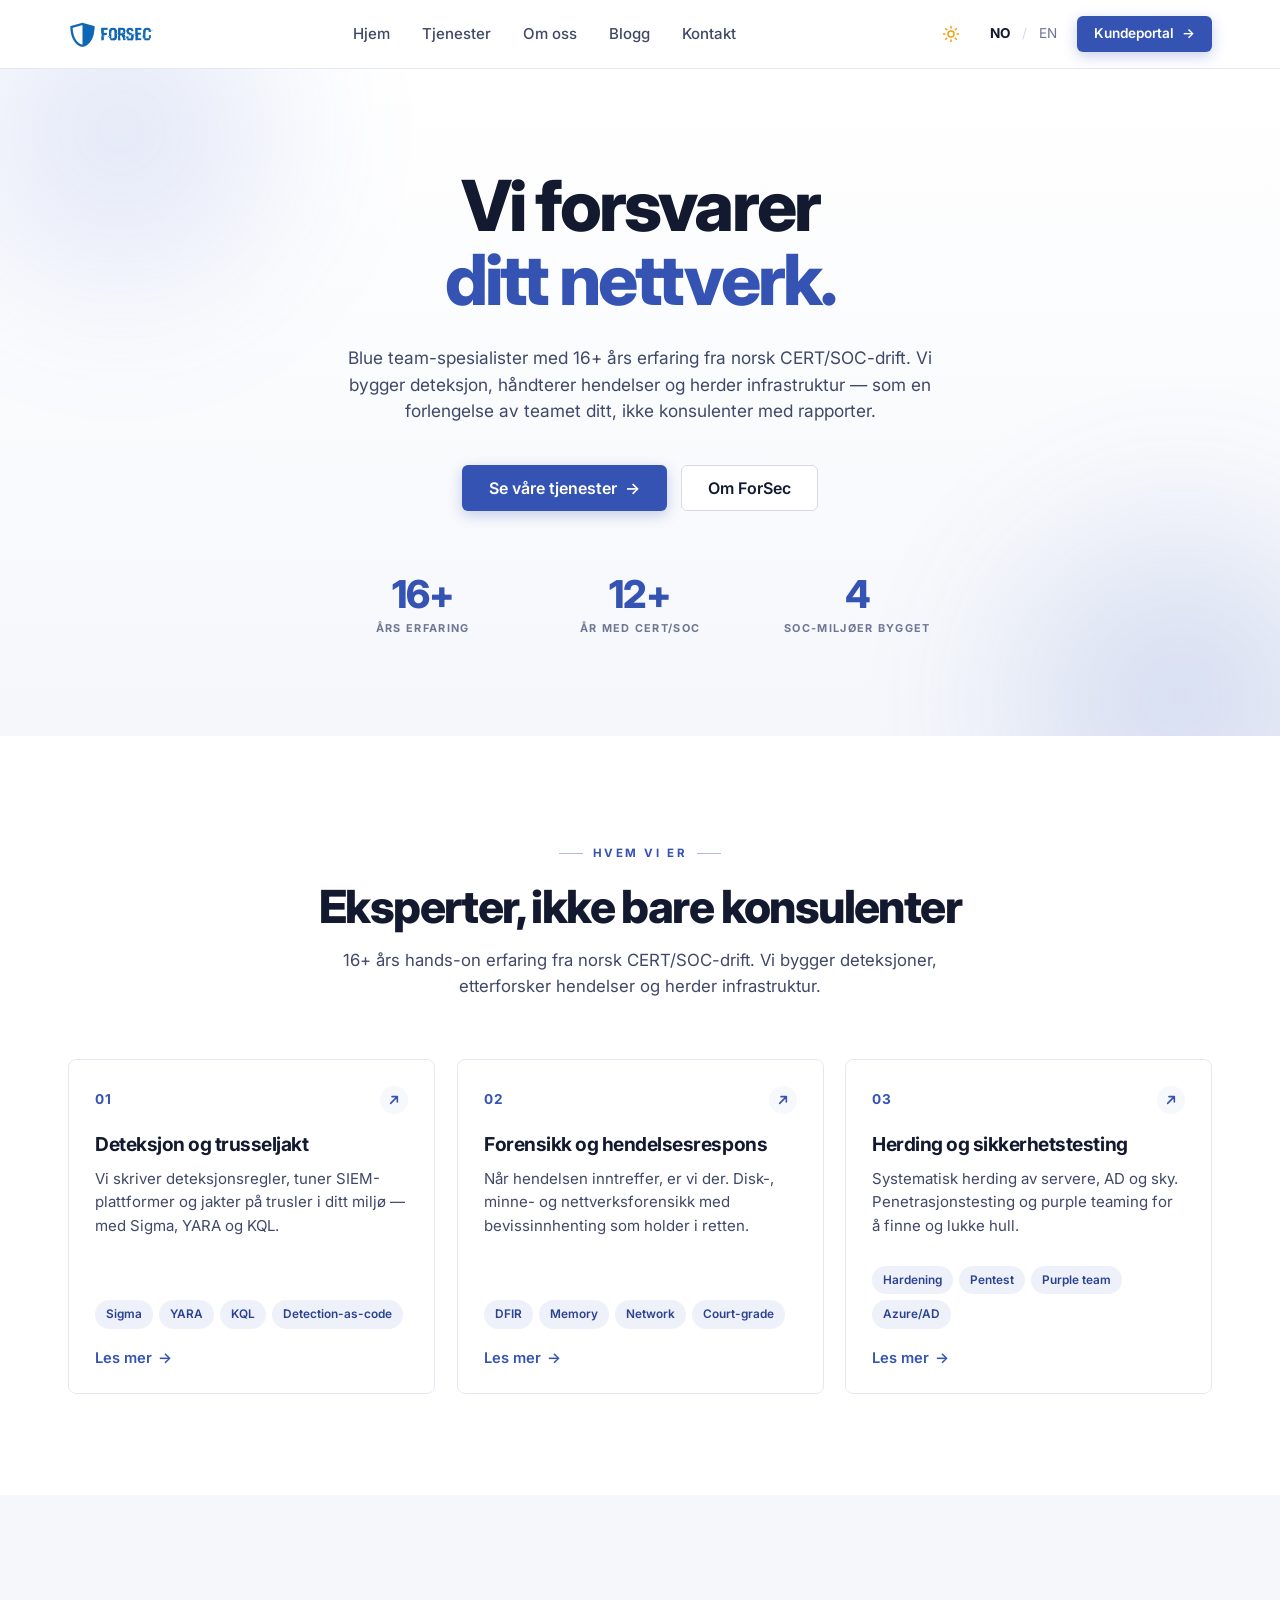
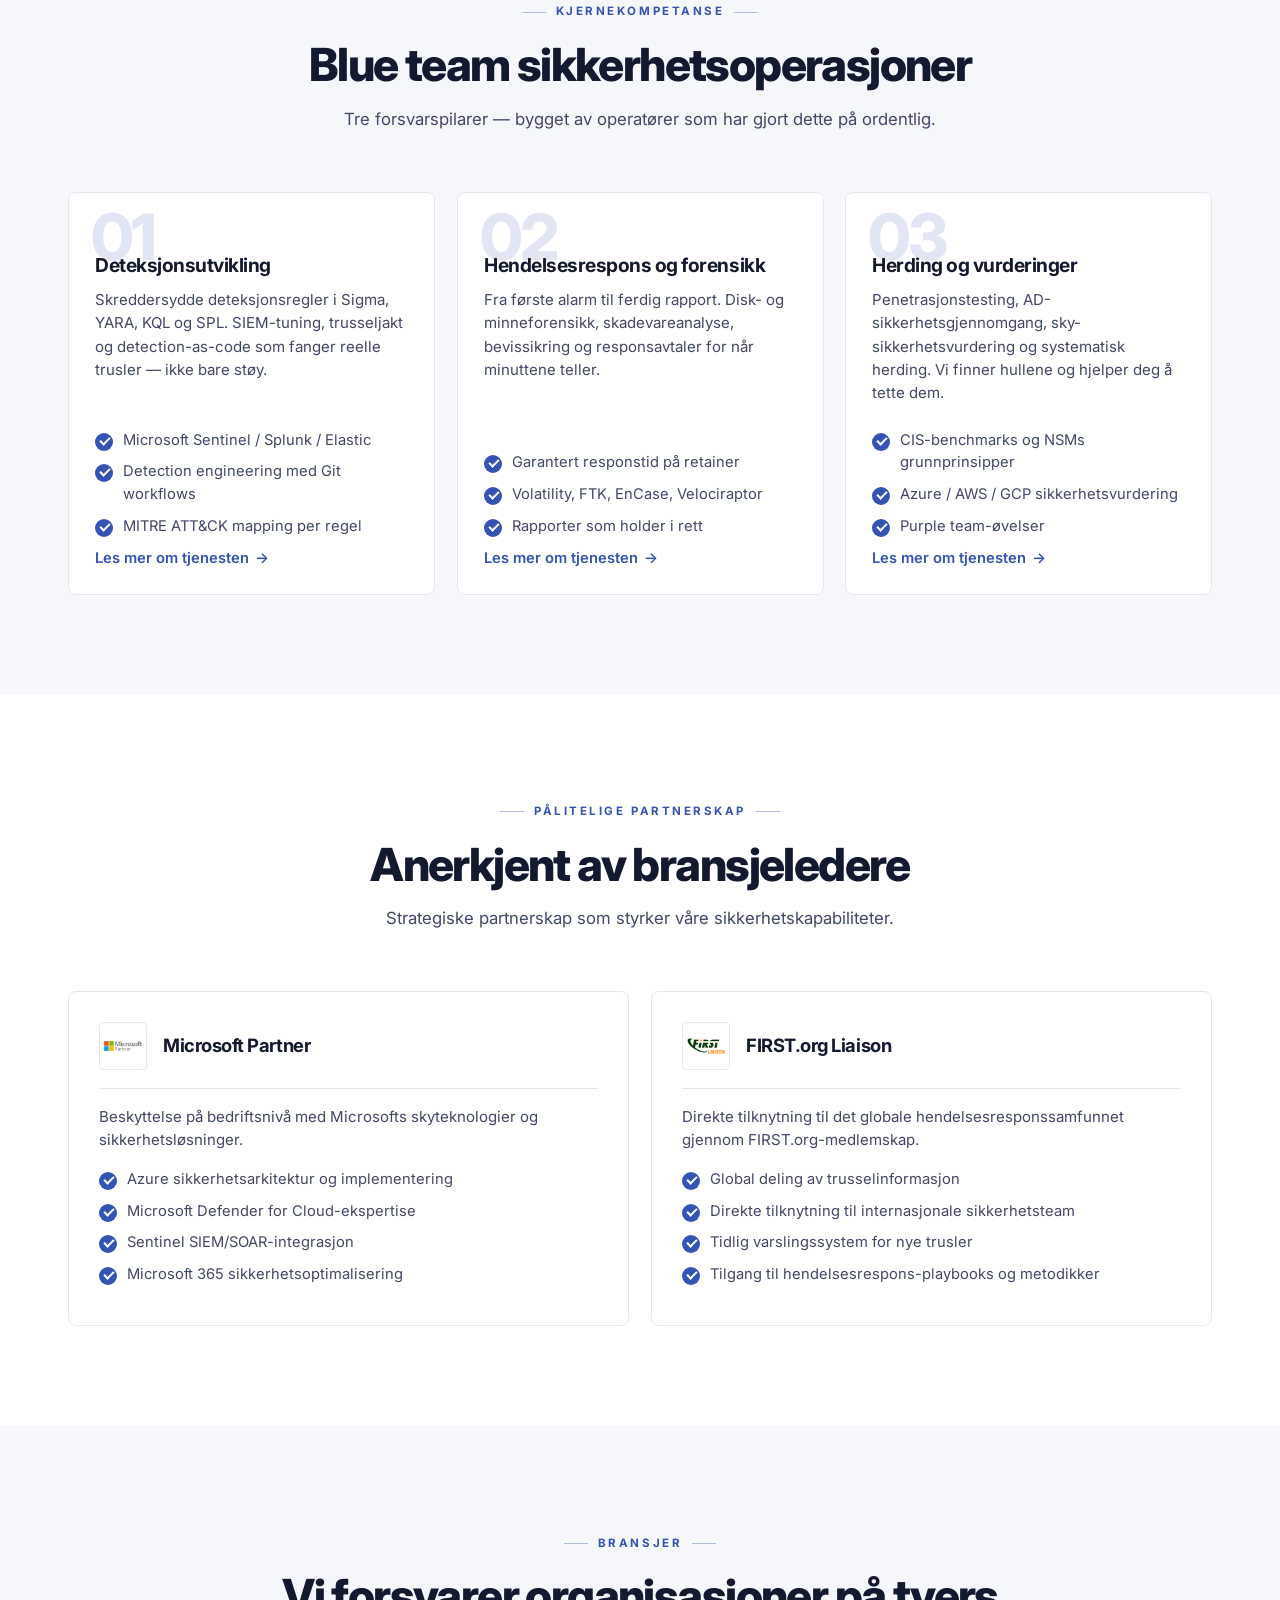
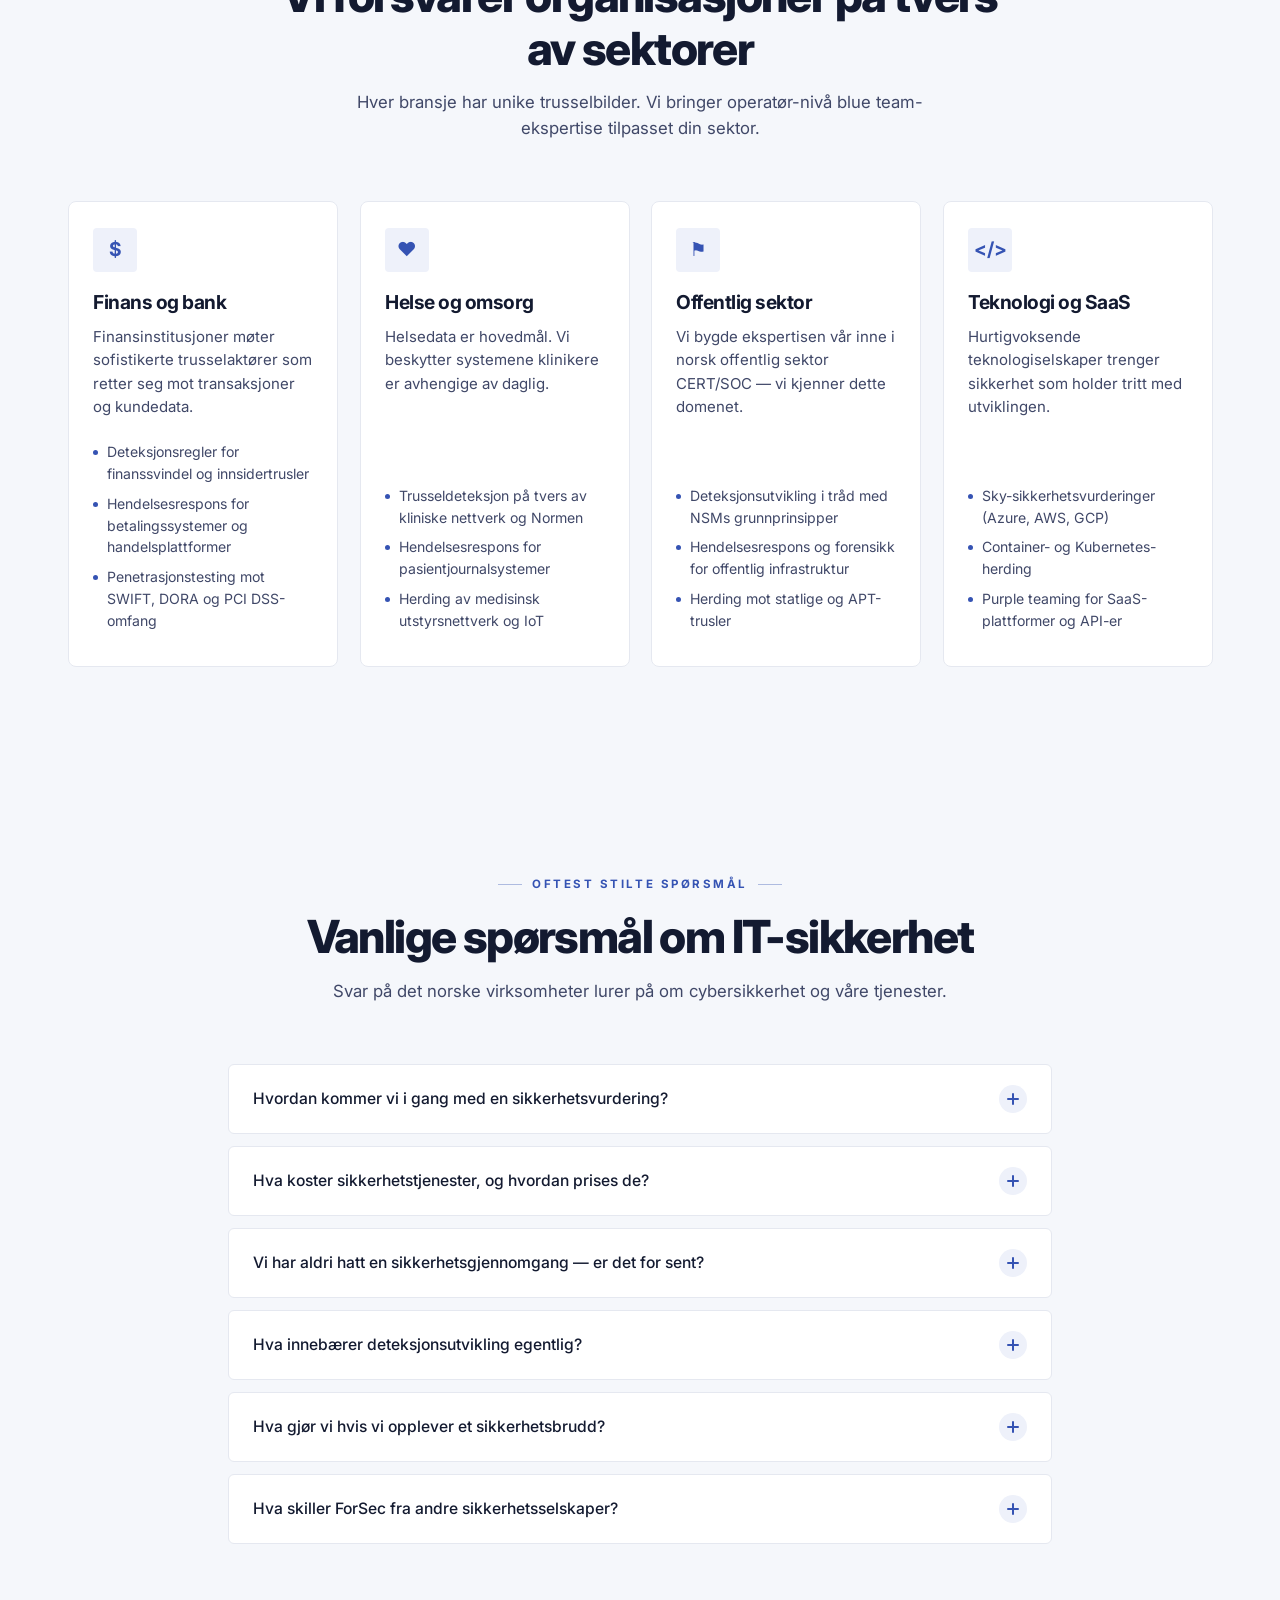
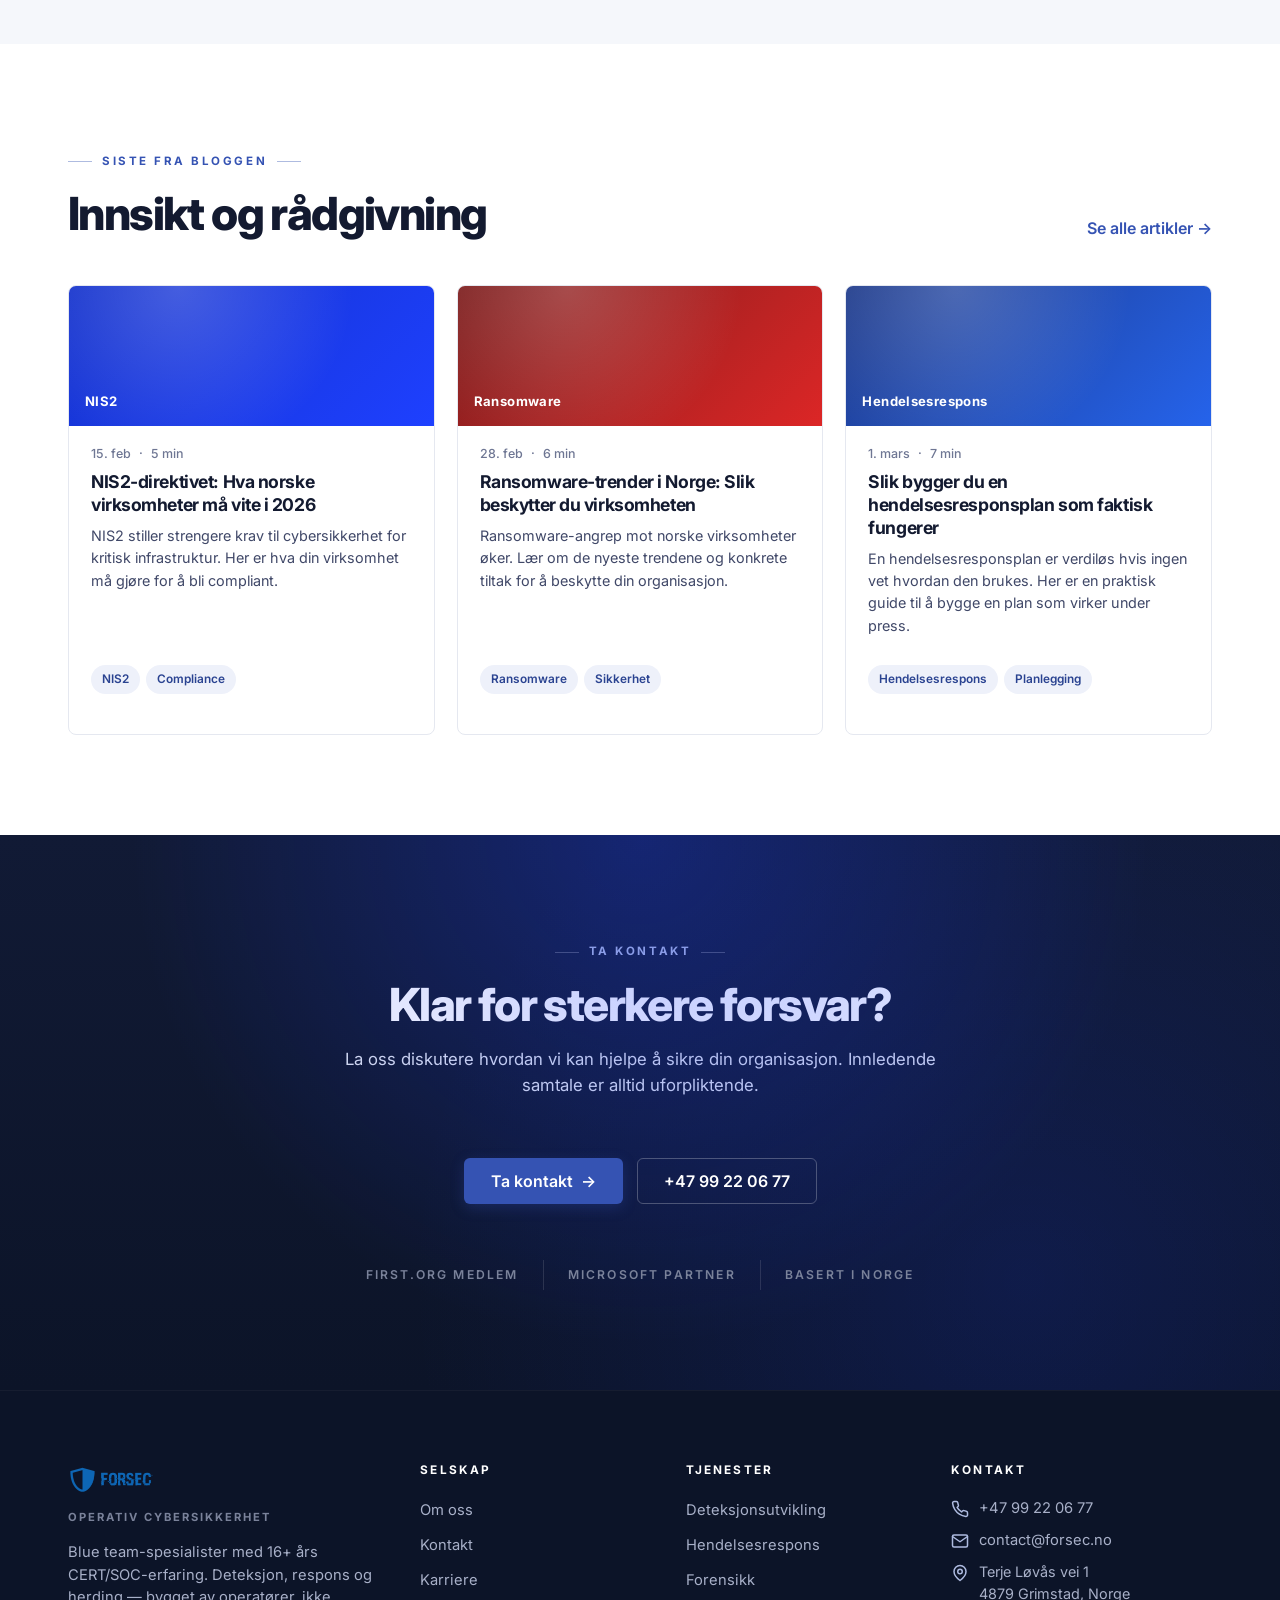
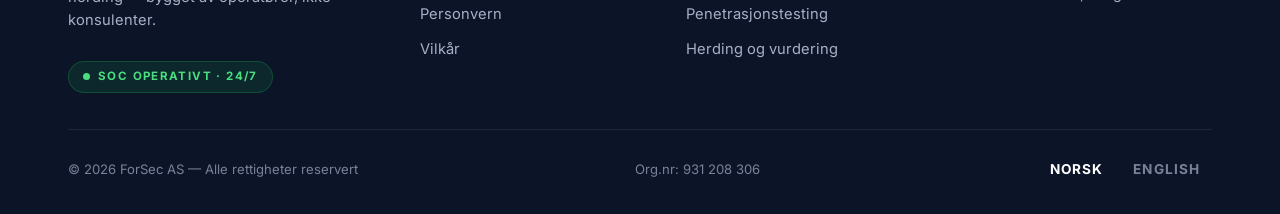
==== index.html @ 59493380 "Add files via upload" ====
<!DOCTYPE html>
<html lang="nb" data-theme="light">
<head>
<meta charset="UTF-8" />
<meta name="viewport" content="width=device-width, initial-scale=1.0" />
<meta name="theme-color" content="#3553b3" />
<meta name="color-scheme" content="light dark" />
<meta name="robots" content="index, follow, max-image-preview:large" />
<meta name="author" content="ForSec AS" />
<meta name="keywords" content="cybersikkerhet, blue team, CERT, SOC, deteksjon, hendelsesrespons, forensikk, pentest, herding, Sigma, YARA, KQL, MITRE ATT&CK, Norge, Grimstad" />
<meta name="description" content="ForSec – Blue team-spesialister i Norge med 16+ års CERT/SOC-erfaring. Deteksjonsutvikling, hendelsesrespons, forensikk, penetrasjonstesting og herding." />

<title>ForSec – Operativ cybersikkerhet</title>

<link rel="canonical" href="https://forsec.no/" />
<link rel="alternate" hreflang="no" href="https://forsec.no/" />
<link rel="alternate" hreflang="en" href="https://forsec.no/?lang=en" />
<link rel="alternate" hreflang="x-default" href="https://forsec.no/" />

<meta property="og:type" content="website" />
<meta property="og:site_name" content="ForSec" />
<meta property="og:url" content="https://forsec.no/" />
<meta property="og:title" content="ForSec – Vi forsvarer dine systemer" />
<meta property="og:description" content="Blue team-spesialister med 16+ års CERT/SOC-erfaring." />
<meta property="og:image" content="https://forsec.no/forsec-logo.png" />
<meta name="twitter:card" content="summary_large_image" />

<link rel="icon" type="image/png" href="favicon.png" />
<link rel="apple-touch-icon" href="favicon.png" />
<link rel="preconnect" href="https://fonts.googleapis.com" />
<link rel="preconnect" href="https://fonts.gstatic.com" crossorigin />
<link href="https://fonts.googleapis.com/css2?family=Inter:wght@400;500;600;700;800&display=swap" rel="stylesheet" />
<link rel="stylesheet" href="styles.css" />

<script type="application/ld+json">
{
  "@context": "https://schema.org",
  "@graph": [
    {"@type":"Organization","@id":"https://forsec.no/#org","name":"ForSec AS","url":"https://forsec.no/","logo":"https://forsec.no/forsec-logo.png","email":"contact@forsec.no","telephone":"+47 99 22 06 77","vatID":"NO931208306","address":{"@type":"PostalAddress","streetAddress":"Terje Løvås vei 1","postalCode":"4879","addressLocality":"Grimstad","addressCountry":"NO"}},
    {"@type":"ProfessionalService","name":"ForSec – Blue team cybersikkerhet","description":"Blue team-spesialister med 16+ års CERT/SOC-erfaring.","areaServed":"NO","telephone":"+47 99 22 06 77"}
  ]
}
</script>
</head>
<body>

<a class="skip-link" href="#main">Hopp til hovedinnhold</a>

<header class="site-header">
  <div class="container header-inner">
    <a class="brand" href="index.html" aria-label="ForSec hjem">
      <img class="brand-logo" src="forsec-logo.png" alt="ForSec" width="120" height="32" fetchpriority="high" />
    </a>
    <nav class="main-nav" aria-label="Hovedmeny" data-i18n-aria-label="aria.nav">
      <a href="index.html"     class="nav-link active" data-i18n="nav.home">Hjem</a>
      <a href="tjenester.html" class="nav-link" data-i18n="nav.services">Tjenester</a>
      <a href="om-oss.html"    class="nav-link" data-i18n="nav.about">Om oss</a>
      <a href="blogg.html"     class="nav-link" data-i18n="nav.blog">Blogg</a>
      <a href="kontakt.html"   class="nav-link" data-i18n="nav.contact">Kontakt</a>
    </nav>
    <div class="header-utils">
      <button class="theme-toggle" id="themeToggle" aria-label="Bytt tema" data-i18n-aria-label="aria.theme">
        <span class="icon-wrap">
          <svg class="icon icon-sun" viewBox="0 0 24 24" fill="none" stroke="currentColor" stroke-width="2" stroke-linecap="round" stroke-linejoin="round" aria-hidden="true"><circle cx="12" cy="12" r="4"/><path d="M12 2v2M12 20v2M4.93 4.93l1.41 1.41M17.66 17.66l1.41 1.41M2 12h2M20 12h2M4.93 19.07l1.41-1.41M17.66 6.34l1.41-1.41"/></svg>
          <svg class="icon icon-moon" viewBox="0 0 24 24" fill="currentColor" aria-hidden="true"><path d="M20 14.5A8 8 0 0 1 9.5 4a8 8 0 1 0 10.5 10.5Z"/></svg>
        </span>
      </button>
      <div class="lang-toggle" role="group" aria-label="Språk" data-i18n-aria-label="aria.lang">
        <button class="lang-btn active" data-lang="no">NO</button>
        <span class="lang-sep">/</span>
        <button class="lang-btn" data-lang="en">EN</button>
      </div>
      <button class="btn btn-primary btn-sm" type="button" data-action="login"><span data-i18n="nav.cta">Kundeportal</span> <span class="arrow" aria-hidden="true">→</span></button>
    </div>
  </div>
</header>

<main id="main">

<section class="hero" id="top" aria-labelledby="hero-title">
  <div class="container hero-inner">
    <h1 class="hero-title" id="hero-title">
      <span data-i18n="hero.title.prefix">Vi forsvarer</span><br/>
      <span class="grad rotator" id="heroRotator" aria-live="polite">dine systemer.</span>
    </h1>
    <p class="hero-lede" data-i18n="hero.lede">Blue team-spesialister med 16+ års erfaring fra norsk CERT/SOC-drift. Vi bygger deteksjon, håndterer hendelser og herder infrastruktur — som en forlengelse av teamet ditt, ikke konsulenter med rapporter.</p>
    <div class="hero-actions">
      <a class="btn btn-primary btn-lg" href="tjenester.html"><span data-i18n="hero.cta1">Se våre tjenester</span> <span class="arrow" aria-hidden="true">→</span></a>
      <a class="btn btn-ghost btn-lg" href="om-oss.html" data-i18n="hero.cta2">Om ForSec</a>
    </div>
    <ul class="hero-stats">
      <li><strong>16+</strong><span data-i18n="hero.stat1">Års erfaring</span></li>
      <li><strong>12+</strong><span data-i18n="hero.stat2">År med CERT/SOC</span></li>
      <li><strong>4</strong><span   data-i18n="hero.stat3">SOC-miljøer bygget</span></li>
    </ul>
  </div>
</section>

<section class="section" id="om" aria-labelledby="who-title">
  <div class="container">
    <div class="section-head">
      <span class="eyebrow" data-i18n="who.eyebrow">Hvem vi er</span>
      <h2 id="who-title" data-i18n="who.title">Eksperter, ikke bare konsulenter</h2>
      <p class="lede" data-i18n="who.lede">16+ års hands-on erfaring fra norsk CERT/SOC-drift. Vi bygger deteksjoner, etterforsker hendelser og herder infrastruktur.</p>
    </div>
    <div class="grid grid-3">
      <article class="card reveal">
        <div class="card-head"><span class="card-num">01</span><span class="card-arrow" aria-hidden="true"><svg width="16" height="16" viewBox="0 0 24 24" fill="none" stroke="currentColor" stroke-width="2.4" stroke-linecap="round" stroke-linejoin="round"><path d="M7 17 17 7M9 7h8v8"/></svg></span></div>
        <h3 data-i18n="who.c1.title">Deteksjon og trusseljakt</h3>
        <p data-i18n="who.c1.body">Vi skriver deteksjonsregler, tuner SIEM-plattformer og jakter på trusler i ditt miljø — med Sigma, YARA og KQL.</p>
        <ul class="chips"><li>Sigma</li><li>YARA</li><li>KQL</li><li data-i18n="who.c1.chip">Detection-as-code</li></ul>
        <a class="card-link" href="blogg.html"><span data-i18n="common.readmore">Les mer</span> <span class="arrow" aria-hidden="true">→</span></a>
      </article>
      <article class="card reveal">
        <div class="card-head"><span class="card-num">02</span><span class="card-arrow" aria-hidden="true"><svg width="16" height="16" viewBox="0 0 24 24" fill="none" stroke="currentColor" stroke-width="2.4" stroke-linecap="round" stroke-linejoin="round"><path d="M7 17 17 7M9 7h8v8"/></svg></span></div>
        <h3 data-i18n="who.c2.title">Forensikk og hendelsesrespons</h3>
        <p data-i18n="who.c2.body">Når hendelsen inntreffer, er vi der. Disk-, minne- og nettverksforensikk med bevissinnhenting som holder i retten.</p>
        <ul class="chips"><li>DFIR</li><li>Memory</li><li>Network</li><li data-i18n="who.c2.chip">Court-grade</li></ul>
        <a class="card-link" href="blogg.html"><span data-i18n="common.readmore">Les mer</span> <span class="arrow" aria-hidden="true">→</span></a>
      </article>
      <article class="card reveal">
        <div class="card-head"><span class="card-num">03</span><span class="card-arrow" aria-hidden="true"><svg width="16" height="16" viewBox="0 0 24 24" fill="none" stroke="currentColor" stroke-width="2.4" stroke-linecap="round" stroke-linejoin="round"><path d="M7 17 17 7M9 7h8v8"/></svg></span></div>
        <h3 data-i18n="who.c3.title">Herding og sikkerhetstesting</h3>
        <p data-i18n="who.c3.body">Systematisk herding av servere, AD og sky. Penetrasjonstesting og purple teaming for å finne og lukke hull.</p>
        <ul class="chips"><li data-i18n="who.c3.chip1">Hardening</li><li>Pentest</li><li data-i18n="who.c3.chip2">Purple team</li><li>Azure/AD</li></ul>
        <a class="card-link" href="blogg.html"><span data-i18n="common.readmore">Les mer</span> <span class="arrow" aria-hidden="true">→</span></a>
      </article>
    </div>
  </div>
</section>

<section class="section section-tint" id="tjenester" aria-labelledby="core-title">
  <div class="container">
    <div class="section-head">
      <span class="eyebrow" data-i18n="core.eyebrow">Kjernekompetanse</span>
      <h2 id="core-title" data-i18n="core.title">Blue team sikkerhetsoperasjoner</h2>
      <p class="lede" data-i18n="core.lede">Tre forsvarspilarer — bygget av operatører som har gjort dette på ordentlig.</p>
    </div>
    <div class="grid grid-3">
      <article class="card pillar reveal">
        <span class="card-num-big" aria-hidden="true">01</span>
        <h3 data-i18n="core.c1.title">Deteksjonsutvikling</h3>
        <p data-i18n="core.c1.body">Skreddersydde deteksjonsregler i Sigma, YARA, KQL og SPL. SIEM-tuning, trusseljakt og detection-as-code som fanger reelle trusler — ikke bare støy.</p>
        <ul class="check-list">
          <li data-i18n="core.c1.l1">Microsoft Sentinel / Splunk / Elastic</li>
          <li data-i18n="core.c1.l2">Detection engineering med Git workflows</li>
          <li data-i18n="core.c1.l3">MITRE ATT&amp;CK mapping per regel</li>
        </ul>
        <a class="card-link" href="tjenester.html"><span data-i18n="common.readmoreSvc">Les mer om tjenesten</span> <span class="arrow" aria-hidden="true">→</span></a>
      </article>
      <article class="card pillar reveal">
        <span class="card-num-big" aria-hidden="true">02</span>
        <h3 data-i18n="core.c2.title">Hendelsesrespons og forensikk</h3>
        <p data-i18n="core.c2.body">Fra første alarm til ferdig rapport. Disk- og minneforensikk, skadevareanalyse, bevissikring og responsavtaler for når minuttene teller.</p>
        <ul class="check-list">
          <li data-i18n="core.c2.l1">Garantert responstid på retainer</li>
          <li data-i18n="core.c2.l2">Volatility, FTK, EnCase, Velociraptor</li>
          <li data-i18n="core.c2.l3">Rapporter som holder i rett</li>
        </ul>
        <a class="card-link" href="tjenester.html"><span data-i18n="common.readmoreSvc">Les mer om tjenesten</span> <span class="arrow" aria-hidden="true">→</span></a>
      </article>
      <article class="card pillar reveal">
        <span class="card-num-big" aria-hidden="true">03</span>
        <h3 data-i18n="core.c3.title">Herding og vurderinger</h3>
        <p data-i18n="core.c3.body">Penetrasjonstesting, AD-sikkerhetsgjennomgang, sky-sikkerhetsvurdering og systematisk herding. Vi finner hullene og hjelper deg å tette dem.</p>
        <ul class="check-list">
          <li data-i18n="core.c3.l1">CIS-benchmarks og NSMs grunnprinsipper</li>
          <li data-i18n="core.c3.l2">Azure / AWS / GCP sikkerhetsvurdering</li>
          <li data-i18n="core.c3.l3">Purple team-øvelser</li>
        </ul>
        <a class="card-link" href="tjenester.html"><span data-i18n="common.readmoreSvc">Les mer om tjenesten</span> <span class="arrow" aria-hidden="true">→</span></a>
      </article>
    </div>
  </div>
</section>

<section class="section" aria-labelledby="partners-title">
  <div class="container">
    <div class="section-head">
      <span class="eyebrow" data-i18n="partners.eyebrow">Pålitelige partnerskap</span>
      <h2 id="partners-title" data-i18n="partners.title">Anerkjent av bransjeledere</h2>
      <p class="lede" data-i18n="partners.lede">Strategiske partnerskap som styrker våre sikkerhetskapabiliteter.</p>
    </div>
    <div class="grid grid-2">
      <article class="partner-card reveal">
        <header class="partner-head">
          <img class="partner-logo" src="microsoft-partner.webp" alt="Microsoft Partner" width="48" height="48" loading="lazy" />
          <h3 data-i18n="partners.p1.title">Microsoft Partner</h3>
        </header>
        <div class="partner-body">
          <p data-i18n="partners.p1.body">Beskyttelse på bedriftsnivå med Microsofts skyteknologier og sikkerhetsløsninger.</p>
          <ul class="check-list">
            <li data-i18n="partners.p1.l1">Azure sikkerhetsarkitektur og implementering</li>
            <li data-i18n="partners.p1.l2">Microsoft Defender for Cloud-ekspertise</li>
            <li data-i18n="partners.p1.l3">Sentinel SIEM/SOAR-integrasjon</li>
            <li data-i18n="partners.p1.l4">Microsoft 365 sikkerhetsoptimalisering</li>
          </ul>
        </div>
      </article>
      <article class="partner-card reveal">
        <header class="partner-head">
          <img class="partner-logo" src="first-org.webp" alt="FIRST.org Liaison" width="48" height="48" loading="lazy" />
          <h3 data-i18n="partners.p2.title">FIRST.org Liaison</h3>
        </header>
        <div class="partner-body">
          <p data-i18n="partners.p2.body">Direkte tilknytning til det globale hendelsesresponssamfunnet gjennom FIRST.org-medlemskap.</p>
          <ul class="check-list">
            <li data-i18n="partners.p2.l1">Global deling av trusselinformasjon</li>
            <li data-i18n="partners.p2.l2">Direkte tilknytning til internasjonale sikkerhetsteam</li>
            <li data-i18n="partners.p2.l3">Tidlig varslingssystem for nye trusler</li>
            <li data-i18n="partners.p2.l4">Tilgang til hendelsesrespons-playbooks og metodikker</li>
          </ul>
        </div>
      </article>
    </div>
  </div>
</section>

<section class="section section-tint" aria-labelledby="ind-title">
  <div class="container">
    <div class="section-head">
      <span class="eyebrow" data-i18n="ind.eyebrow">Bransjer</span>
      <h2 id="ind-title" data-i18n="ind.title">Vi forsvarer organisasjoner på tvers av sektorer</h2>
      <p class="lede" data-i18n="ind.lede">Hver bransje har unike trusselbilder. Vi bringer operatør-nivå blue team-ekspertise tilpasset din sektor.</p>
    </div>
    <div class="grid grid-4">
      <article class="card industry-card reveal">
        <div class="industry-icon" aria-hidden="true">$</div>
        <h3 data-i18n="ind.i1.title">Finans og bank</h3>
        <p data-i18n="ind.i1.body">Finansinstitusjoner møter sofistikerte trusselaktører som retter seg mot transaksjoner og kundedata.</p>
        <ul>
          <li data-i18n="ind.i1.l1">Deteksjonsregler for finanssvindel og innsidertrusler</li>
          <li data-i18n="ind.i1.l2">Hendelsesrespons for betalingssystemer og handelsplattformer</li>
          <li data-i18n="ind.i1.l3">Penetrasjonstesting mot SWIFT, DORA og PCI DSS-omfang</li>
        </ul>
      </article>
      <article class="card industry-card reveal">
        <div class="industry-icon" aria-hidden="true">♥</div>
        <h3 data-i18n="ind.i2.title">Helse og omsorg</h3>
        <p data-i18n="ind.i2.body">Helsedata er hovedmål. Vi beskytter systemene klinikere er avhengige av daglig.</p>
        <ul>
          <li data-i18n="ind.i2.l1">Trusseldeteksjon på tvers av kliniske nettverk og Normen</li>
          <li data-i18n="ind.i2.l2">Hendelsesrespons for pasientjournalsystemer</li>
          <li data-i18n="ind.i2.l3">Herding av medisinsk utstyrsnettverk og IoT</li>
        </ul>
      </article>
      <article class="card industry-card reveal">
        <div class="industry-icon" aria-hidden="true">⚑</div>
        <h3 data-i18n="ind.i3.title">Offentlig sektor</h3>
        <p data-i18n="ind.i3.body">Vi bygde ekspertisen vår inne i norsk offentlig sektor CERT/SOC — vi kjenner dette domenet.</p>
        <ul>
          <li data-i18n="ind.i3.l1">Deteksjonsutvikling i tråd med NSMs grunnprinsipper</li>
          <li data-i18n="ind.i3.l2">Hendelsesrespons og forensikk for offentlig infrastruktur</li>
          <li data-i18n="ind.i3.l3">Herding mot statlige og APT-trusler</li>
        </ul>
      </article>
      <article class="card industry-card reveal">
        <div class="industry-icon" aria-hidden="true">&lt;/&gt;</div>
        <h3 data-i18n="ind.i4.title">Teknologi og SaaS</h3>
        <p data-i18n="ind.i4.body">Hurtigvoksende teknologiselskaper trenger sikkerhet som holder tritt med utviklingen.</p>
        <ul>
          <li data-i18n="ind.i4.l1">Sky-sikkerhetsvurderinger (Azure, AWS, GCP)</li>
          <li data-i18n="ind.i4.l2">Container- og Kubernetes-herding</li>
          <li data-i18n="ind.i4.l3">Purple teaming for SaaS-plattformer og API-er</li>
        </ul>
      </article>
    </div>
  </div>
</section>

<section class="section section-tint" aria-labelledby="faq-title">
  <div class="container container-narrow">
    <div class="section-head">
      <span class="eyebrow" data-i18n="faq.eyebrow">Oftest stilte spørsmål</span>
      <h2 id="faq-title" data-i18n="faq.title">Vanlige spørsmål om IT-sikkerhet</h2>
      <p class="lede" data-i18n="faq.lede">Svar på det norske virksomheter lurer på om cybersikkerhet og våre tjenester.</p>
    </div>
    <div class="faq">
      <details class="faq-item reveal"><summary><span class="faq-q" data-i18n="faq.q1">Hvordan kommer vi i gang med en sikkerhetsvurdering?</span><span class="faq-toggle" aria-hidden="true"></span></summary><div class="faq-body" data-i18n="faq.a1">Vi starter med en kort kartleggingssamtale, definerer scope og leverer en gjennomgang av nåværende sikkerhetstilstand med konkrete tiltak.</div></details>
      <details class="faq-item reveal"><summary><span class="faq-q" data-i18n="faq.q2">Hva koster sikkerhetstjenester, og hvordan prises de?</span><span class="faq-toggle" aria-hidden="true"></span></summary><div class="faq-body" data-i18n="faq.a2">Engangsvurderinger fra 45 000 kr, retainer fra 25 000 kr/mnd. Endelig pris avhenger av miljø og scope.</div></details>
      <details class="faq-item reveal"><summary><span class="faq-q" data-i18n="faq.q3">Vi har aldri hatt en sikkerhetsgjennomgang — er det for sent?</span><span class="faq-toggle" aria-hidden="true"></span></summary><div class="faq-body" data-i18n="faq.a3">Nei. Vi har hjulpet virksomheter i alle modenhetsnivåer. Det viktigste er å starte med en realistisk basislinje.</div></details>
      <details class="faq-item reveal"><summary><span class="faq-q" data-i18n="faq.q4">Hva innebærer deteksjonsutvikling egentlig?</span><span class="faq-toggle" aria-hidden="true"></span></summary><div class="faq-body" data-i18n="faq.a4">Skreddersydde regler i Sigma/YARA/KQL/SPL, MITRE ATT&amp;CK-mapping og kontinuerlig tuning for å redusere falske positiver.</div></details>
      <details class="faq-item reveal"><summary><span class="faq-q" data-i18n="faq.q5">Hva gjør vi hvis vi opplever et sikkerhetsbrudd?</span><span class="faq-toggle" aria-hidden="true"></span></summary><div class="faq-body" data-i18n="faq.a5">Kontakt vakttelefonen. Vi starter triage, isolerer, samler bevis og koordinerer hendelsen til normalisering.</div></details>
      <details class="faq-item reveal"><summary><span class="faq-q" data-i18n="faq.q6">Hva skiller ForSec fra andre sikkerhetsselskaper?</span><span class="faq-toggle" aria-hidden="true"></span></summary><div class="faq-body" data-i18n="faq.a6">Operatører, ikke konsulenter. 16+ års CERT/SOC-erfaring og leveranser som faktisk integreres i ditt team.</div></details>
    </div>
  </div>
</section>

<section class="section" id="blogg" aria-labelledby="blog-title">
  <div class="container">
    <div class="section-head row">
      <div>
        <span class="eyebrow" data-i18n="blog.eyebrow">Siste fra bloggen</span>
        <h2 id="blog-title" data-i18n="blog.title">Innsikt og rådgivning</h2>
      </div>
      <a class="link" href="blogg.html" data-i18n="blog.all">Se alle artikler →</a>
    </div>
    <div class="grid grid-3">
      <article class="blog-card reveal">
        <div class="blog-cover cover-nis2"><span class="tag">NIS2</span></div>
        <div class="blog-body">
          <div class="blog-meta"><span data-i18n="blog.b1.date">15. feb</span><span>·</span><span data-i18n="blog.b1.read">5 min</span></div>
          <h3 data-i18n="blog.b1.title">NIS2-direktivet: Hva norske virksomheter må vite i 2026</h3>
          <p data-i18n="blog.b1.body">NIS2 stiller strengere krav til cybersikkerhet for kritisk infrastruktur. Her er hva din virksomhet må gjøre for å bli compliant.</p>
          <ul class="chips"><li>NIS2</li><li>Compliance</li></ul>
        </div>
      </article>
      <article class="blog-card reveal">
        <div class="blog-cover cover-ransom"><span class="tag">Ransomware</span></div>
        <div class="blog-body">
          <div class="blog-meta"><span data-i18n="blog.b2.date">28. feb</span><span>·</span><span data-i18n="blog.b2.read">6 min</span></div>
          <h3 data-i18n="blog.b2.title">Ransomware-trender i Norge: Slik beskytter du virksomheten</h3>
          <p data-i18n="blog.b2.body">Ransomware-angrep mot norske virksomheter øker. Lær om de nyeste trendene og konkrete tiltak for å beskytte din organisasjon.</p>
          <ul class="chips"><li>Ransomware</li><li data-i18n="blog.b2.tag">Sikkerhet</li></ul>
        </div>
      </article>
      <article class="blog-card reveal">
        <div class="blog-cover cover-incident"><span class="tag" data-i18n="blog.b3.tag">Hendelsesrespons</span></div>
        <div class="blog-body">
          <div class="blog-meta"><span data-i18n="blog.b3.date">1. mars</span><span>·</span><span data-i18n="blog.b3.read">7 min</span></div>
          <h3 data-i18n="blog.b3.title">Slik bygger du en hendelsesresponsplan som faktisk fungerer</h3>
          <p data-i18n="blog.b3.body">En hendelsesresponsplan er verdiløs hvis ingen vet hvordan den brukes. Her er en praktisk guide til å bygge en plan som virker under press.</p>
          <ul class="chips"><li data-i18n="blog.b3.chip1">Hendelsesrespons</li><li data-i18n="blog.b3.chip2">Planlegging</li></ul>
        </div>
      </article>
    </div>
  </div>
</section>

<section class="cta-section" id="kontakt" aria-labelledby="cta-title">
  <div class="container">
    <div class="section-head">
      <span class="eyebrow light" data-i18n="cta.eyebrow">Ta kontakt</span>
      <h2 id="cta-title" class="light" data-i18n="cta.title">Klar for sterkere forsvar?</h2>
      <p class="lede light" data-i18n="cta.lede">La oss diskutere hvordan vi kan hjelpe å sikre din organisasjon. Innledende samtale er alltid uforpliktende.</p>
    </div>
    <div class="cta-actions">
      <a class="btn btn-primary btn-lg" href="kontakt.html"><span data-i18n="cta.btn1">Ta kontakt</span> <span class="arrow" aria-hidden="true">→</span></a>
      <a class="btn btn-outline-light btn-lg" href="tel:+4799220677" aria-label="Ring +47 99 22 06 77">+47 99 22 06 77</a>
    </div>
    <ul class="trust-row">
      <li data-i18n="cta.t1">FIRST.org medlem</li>
      <li data-i18n="cta.t2">Microsoft partner</li>
      <li data-i18n="cta.t3">Basert i Norge</li>
    </ul>
  </div>
</section>

</main>

<footer class="site-footer">
  <div class="container">
    <div class="footer-grid">
      <div class="footer-brand">
        <a class="brand" href="index.html"><img class="brand-logo" src="forsec-logo.png" alt="ForSec" width="120" height="32" /></a>
        <span class="footer-tag" data-i18n="footer.tag">Operativ cybersikkerhet</span>
        <p data-i18n="footer.body">Blue team-spesialister med 16+ års CERT/SOC-erfaring. Deteksjon, respons og herding — bygget av operatører, ikke konsulenter.</p>
        <div class="status-pill"><span class="dot"></span><span data-i18n="footer.status">SOC operativt · 24/7</span></div>
      </div>
      <div class="footer-col">
        <h4 data-i18n="footer.h1">Selskap</h4>
        <ul>
          <li><a href="om-oss.html" data-i18n="footer.about">Om oss</a></li>
          <li><a href="kontakt.html" data-i18n="footer.contact">Kontakt</a></li>
          <li><a href="kontakt.html" data-i18n="footer.career">Karriere</a></li>
          <li><a href="#" data-i18n="footer.privacy">Personvern</a></li>
          <li><a href="#" data-i18n="footer.terms">Vilkår</a></li>
        </ul>
      </div>
      <div class="footer-col">
        <h4 data-i18n="footer.h2">Tjenester</h4>
        <ul>
          <li><a href="tjenester.html" data-i18n="footer.s1">Deteksjonsutvikling</a></li>
          <li><a href="tjenester.html" data-i18n="footer.s2">Hendelsesrespons</a></li>
          <li><a href="tjenester.html" data-i18n="footer.s3">Forensikk</a></li>
          <li><a href="tjenester.html" data-i18n="footer.s4">Penetrasjonstesting</a></li>
          <li><a href="tjenester.html" data-i18n="footer.s5">Herding og vurdering</a></li>
        </ul>
      </div>
      <div class="footer-col">
        <h4 data-i18n="footer.h3">Kontakt</h4>
        <ul class="contact-list">
          <li><span class="ci" aria-hidden="true"><svg viewBox="0 0 24 24" fill="none" stroke="currentColor" stroke-width="2" stroke-linecap="round" stroke-linejoin="round"><path d="M22 16.92v3a2 2 0 0 1-2.18 2 19.79 19.79 0 0 1-8.63-3.07 19.5 19.5 0 0 1-6-6 19.79 19.79 0 0 1-3.07-8.67A2 2 0 0 1 4.11 2h3a2 2 0 0 1 2 1.72 12.84 12.84 0 0 0 .7 2.81 2 2 0 0 1-.45 2.11L8.09 9.91a16 16 0 0 0 6 6l1.27-1.27a2 2 0 0 1 2.11-.45 12.84 12.84 0 0 0 2.81.7A2 2 0 0 1 22 16.92z"/></svg></span><a href="tel:+4799220677">+47 99 22 06 77</a></li>
          <li><span class="ci" aria-hidden="true"><svg viewBox="0 0 24 24" width="18" height="14" fill="none" stroke="currentColor" stroke-width="2" stroke-linecap="round" stroke-linejoin="round"><rect x="2" y="4" width="20" height="16" rx="2"/><path d="m2 6 10 7L22 6"/></svg></span><a href="mailto:contact@forsec.no">contact@forsec.no</a></li>
          <li><span class="ci" aria-hidden="true"><svg viewBox="0 0 24 24" fill="none" stroke="currentColor" stroke-width="2" stroke-linecap="round" stroke-linejoin="round"><path d="M20 10c0 6-8 12-8 12s-8-6-8-12a8 8 0 0 1 16 0z"/><circle cx="12" cy="10" r="3"/></svg></span><span data-i18n="footer.addr">Terje Løvås vei 1<br/>4879 Grimstad, Norge</span></li>
        </ul>
      </div>
    </div>
    <div class="footer-bottom">
      <span data-i18n="footer.copy">© 2026 ForSec AS — Alle rettigheter reservert</span>
      <span data-i18n="footer.orgnr">Org.nr: 931 208 306</span>
      <div class="footer-lang">
        <button class="lang-btn active" data-lang="no" data-i18n="footer.lang.no">NORSK</button>
        <button class="lang-btn" data-lang="en" data-i18n="footer.lang.en">ENGLISH</button>
      </div>
    </div>
  </div>
</footer>

<script src="script.js"></script>
</body>
</html>
---- styles.css ----
/* ============================================================
   ForSec v2 — Modern Royal Blue
   ============================================================ */

:root, [data-theme="light"] {
  --primary:        #3553b3;
  --primary-2:      #3e5fc6;
  --primary-dark:   #2a4391;
  --primary-darker: #1f3271;
  --primary-soft:   #eef1fa;
  --primary-softer: #f6f8fc;
  --primary-mid:    #aebbe0;

  --bg:             #ffffff;
  --bg-tint:        #f5f7fb;
  --bg-elevated:    #ffffff;
  --bg-dark:        #111a35;
  --bg-darker:      #0c1428;

  --text:           #131a30;
  --text-2:         #404868;
  --text-muted:     #6e7693;
  --text-faint:     #9aa1b8;
  --text-on-dark:   #dee3f0;
  --text-on-dark-2: #a8b0c8;
  --text-on-dark-3: #7a829a;

  --border:         #e5e8f0;
  --border-strong:  #d6dae6;
  --border-dark:    rgba(255,255,255,.08);

  --success:        #2e7d52;
  --warning:        #c47e1a;
  --danger:         #b73c3c;

  --shadow-xs: 0 1px 2px rgba(19,26,48,.04);
  --shadow-sm: 0 2px 6px rgba(19,26,48,.05);
  --shadow:    0 4px 14px rgba(19,26,48,.06), 0 2px 4px rgba(19,26,48,.04);
  --shadow-md: 0 8px 24px rgba(19,26,48,.08), 0 3px 8px rgba(19,26,48,.05);
  --shadow-lg: 0 18px 44px rgba(53,83,179,.14), 0 6px 16px rgba(19,26,48,.08);
  --shadow-blue: 0 4px 14px rgba(53,83,179,.28);

  --r-sm: 4px;
  --r:    6px;
  --r-lg: 8px;
  --r-xl: 12px;

  --container: 1200px;
  --ease: cubic-bezier(.22,.61,.36,1);
  --t-fast: .18s var(--ease);
  --t-med:  .35s var(--ease);
}

[data-theme="dark"] {
  --primary:       #6b86d9;
  --primary-dark:  #4d6cc4;
  --primary-mid:   #7b93de;
  --bg:            #0c1428;
  --bg-tint:       #111a35;
  --bg-elevated:   #15203f;
  --bg-dark:       #070c1d;
  --bg-darker:     #050917;
  --text:          #eef1fa;
  --text-2:        #c4cce0;
  --text-muted:    #8a92ad;
  --text-faint:    #6a7290;
  --border:        #1e2747;
  --border-strong: #2a345b;
  --primary-soft:  rgba(53,83,179,.18);
  --primary-softer:rgba(53,83,179,.08);
  --shadow-xs: 0 1px 2px rgba(0,0,0,.4);
  --shadow:    0 4px 16px rgba(0,0,0,.4);
  --shadow-md: 0 10px 30px rgba(0,0,0,.5);
  --shadow-lg: 0 24px 60px rgba(53,83,179,.35);
}

* { box-sizing: border-box; }
html { scroll-behavior: smooth; }
body {
  margin: 0;
  font-family: "Inter", system-ui, -apple-system, "Segoe UI", Roboto, sans-serif;
  font-size: 16px;
  background: var(--bg);
  color: var(--text);
  line-height: 1.55;
  -webkit-font-smoothing: antialiased;
  -moz-osx-font-smoothing: grayscale;
  transition: background-color .3s ease, color .3s ease;
}
@supports (font-variation-settings: normal) {
  body { font-family: "Inter Variable", "Inter", system-ui, sans-serif; }
}
img, svg { display: block; max-width: 100%; }
a { color: var(--text); text-decoration: none; }
ul { padding: 0; margin: 0; list-style: none; }
p  { margin: 0 0 1em; color: var(--text-2); }
h1,h2,h3,h4 { margin: 0; font-weight: 700; color: var(--text); letter-spacing: -0.025em; font-family: inherit; }
h1 { font-size: clamp(2.6rem, 5.6vw, 4.4rem); line-height: 1.05; letter-spacing: -0.04em; font-weight: 800; }
h2 { font-size: clamp(1.95rem, 3.6vw, 2.85rem); line-height: 1.15; letter-spacing: -0.035em; font-weight: 800; }
h3 { font-size: 1.2rem; line-height: 1.3; font-weight: 700; }
h4 { font-size: .9rem; line-height: 1.3; font-weight: 600; }
.grad { color: var(--primary); }

.container { width: 100%; max-width: var(--container); margin: 0 auto; padding: 0 28px; }
.container-narrow { max-width: 880px; }

.skip-link {
  position: absolute; left: 16px; top: -100px; z-index: 100;
  background: #fff; color: var(--text);
  padding: 10px 16px; border-radius: var(--r);
  border: 1px solid var(--border-strong);
  font-weight: 600; transition: top .2s ease;
}
.skip-link:focus { top: 16px; outline: 2px solid var(--primary); outline-offset: 2px; }

/* ---------- Header ---------- */
.site-header {
  position: sticky; top: 0; z-index: 50;
  background: rgba(255,255,255,.85);
  border-bottom: 1px solid var(--border);
  -webkit-backdrop-filter: blur(18px) saturate(180%);
          backdrop-filter: blur(18px) saturate(180%);
}
[data-theme="dark"] .site-header { background: rgba(10,17,40,.82); }
.header-inner { display: flex; align-items: center; justify-content: space-between; gap: 32px; min-height: 68px; }

.brand { display: inline-flex; align-items: center; gap: 10px; color: var(--text); font-weight: 800; }
.brand-logo { height: 32px; width: auto; object-fit: contain; transition: transform .3s var(--ease); }
.brand:hover .brand-logo { transform: scale(1.06); }

.main-nav { display: flex; gap: 4px; }
.nav-link {
  position: relative;
  color: var(--text-2); font-weight: 500; font-size: .94rem;
  padding: 10px 14px;
  transition: color var(--t-fast);
}
.nav-link::after {
  content: ''; position: absolute;
  left: 14px; right: 14px; bottom: 4px;
  height: 2px; background: var(--primary);
  transform: scaleX(0); transform-origin: left;
  transition: transform .25s var(--ease);
  border-radius: 2px;
}
.nav-link:hover { color: var(--primary); }
.nav-link:hover::after { transform: scaleX(.6); }
.nav-link.active { color: var(--primary); font-weight: 600; }
.nav-link.active::after { transform: scaleX(1); }

.header-utils { display: flex; align-items: center; gap: 10px; }

.theme-toggle {
  display: inline-flex; align-items: center; justify-content: center;
  width: 38px; height: 38px;
  background: transparent; border: 0; padding: 0;
  color: var(--text-2); cursor: pointer;
  border-radius: var(--r-sm);
  transition: background-color var(--t-fast), color var(--t-fast);
}
.theme-toggle:hover { background: var(--primary-softer); color: var(--primary); }
[data-theme="dark"] .theme-toggle:hover { background: rgba(255,255,255,.06); }
.theme-toggle .icon-wrap { position: relative; width: 18px; height: 18px; }
.theme-toggle .icon { position: absolute; inset: 0; width: 18px; height: 18px; transition: opacity .3s, transform .4s var(--ease); }
.theme-toggle .icon-sun  { color: #f59e0b; opacity: 1; transform: rotate(0) scale(1); }
.theme-toggle .icon-moon { color: #a5b4fc; opacity: 0; transform: rotate(-90deg) scale(.4); }
[data-theme="dark"] .theme-toggle .icon-sun  { opacity: 0; transform: rotate(90deg) scale(.4); }
[data-theme="dark"] .theme-toggle .icon-moon { opacity: 1; transform: rotate(0) scale(1); }

.lang-toggle { display: inline-flex; align-items: center; gap: 2px; padding: 0 2px; font-size: .85rem; color: var(--text-muted); }
.lang-btn { background: transparent; border: 0; color: var(--text-muted); cursor: pointer; padding: 6px 8px; min-height: 36px; min-width: 28px; font-weight: 600; font: inherit; font-size: .85rem; transition: color var(--t-fast); }
.lang-btn:hover { color: var(--primary); }
.lang-btn.active { color: var(--text); font-weight: 700; }
.lang-sep { color: var(--border-strong); padding: 0 2px; }

/* ---------- Buttons ---------- */
.btn {
  display: inline-flex; align-items: center; justify-content: center; gap: 8px;
  padding: 11px 20px;
  border-radius: var(--r);
  font-weight: 600; font-size: .94rem;
  font-family: inherit;
  border: 1px solid transparent;
  cursor: pointer; line-height: 1; text-decoration: none;
  position: relative; overflow: hidden; isolation: isolate;
  transition: transform var(--t-fast), box-shadow var(--t-fast), background var(--t-fast), color var(--t-fast), border-color var(--t-fast);
}
.btn-sm { padding: 8px 16px; font-size: .85rem; min-height: 36px; }
.btn-lg { padding: 14px 26px; font-size: 1rem; }
.btn-primary {
  background: var(--primary);
  color: #fff;
  box-shadow: var(--shadow-blue);
}
.btn-primary:hover { background: var(--primary-dark); transform: translateY(-1px); box-shadow: 0 10px 26px rgba(30,64,255,.45); }
.btn-primary:active { transform: translateY(0); }
.btn-ghost {
  background: #fff; color: var(--text);
  border: 1px solid var(--border-strong);
}
.btn-ghost:hover { background: var(--primary-softer); border-color: var(--primary); color: var(--primary); transform: translateY(-1px); }
[data-theme="dark"] .btn-ghost { background: var(--bg-elevated); color: var(--text); }
.btn-outline-light { background: transparent; color: #fff; border-color: rgba(255,255,255,.25); }
.btn-outline-light:hover { background: rgba(255,255,255,.10); border-color: rgba(255,255,255,.45); transform: translateY(-1px); }
.btn .arrow { transition: transform var(--t-fast); }
.btn:hover .arrow { transform: translateX(3px); }

/* ---------- Hero (floating orbs, matches main site) ---------- */
.hero {
  position: relative;
  padding: 100px 0 100px;
  overflow: hidden;
  text-align: center;
  background: linear-gradient(180deg, #ffffff 0%, var(--bg-tint) 100%);
  transition: background .45s ease;
}
.hero::before, .hero::after {
  content: ''; position: absolute; border-radius: 50%; pointer-events: none;
  filter: blur(60px); opacity: .22;
}
.hero::before { width: 480px; height: 480px; top: -180px; left: -120px; background: radial-gradient(circle, #6b86d9, transparent 70%); animation: float1 14s ease-in-out infinite; }
.hero::after  { width: 520px; height: 520px; bottom: -220px; right: -160px; background: radial-gradient(circle, #4d6cc4, transparent 70%); animation: float2 18s ease-in-out infinite; }
[data-theme="dark"] .hero { background: linear-gradient(180deg, var(--bg-dark) 0%, var(--bg) 100%); }
[data-theme="dark"] .hero::before, [data-theme="dark"] .hero::after { opacity: .35; }
@keyframes float1 { 50% { transform: translate(40px, 30px); } }
@keyframes float2 { 50% { transform: translate(-30px, -20px); } }
.hero-inner { position: relative; z-index: 1; }
.hero-title { margin: 0 auto 28px; max-width: 980px; animation: rise .8s var(--ease) both; }
.hero-title .grad { color: var(--primary); }
.hero-lede { max-width: 600px; margin: 0 auto 40px; font-size: 1.08rem; color: var(--text-2); animation: rise .9s .08s var(--ease) both; }
.hero-actions { display: inline-flex; flex-wrap: wrap; gap: 14px; justify-content: center; animation: rise 1s .16s var(--ease) both; }
.hero-stats {
  display: grid; grid-template-columns: repeat(3, 1fr);
  gap: 12px; margin: 64px auto 0; max-width: 640px;
  animation: rise 1.1s .24s var(--ease) both;
}
.hero-stats li { display: flex; flex-direction: column; align-items: center; gap: 6px; }
.hero-stats strong { font-size: 2.4rem; font-weight: 800; color: var(--primary); line-height: 1; letter-spacing: -0.03em; }
.hero-stats span { font-size: .68rem; font-weight: 700; letter-spacing: .12em; color: var(--text-muted); text-transform: uppercase; }

@keyframes rise { from { opacity: 0; transform: translateY(14px); } to { opacity: 1; transform: none; } }
@keyframes pulse {
  0% { box-shadow: 0 0 0 0 rgba(22,163,74,.5); }
  70% { box-shadow: 0 0 0 8px rgba(22,163,74,0); }
  100% { box-shadow: 0 0 0 0 rgba(22,163,74,0); }
}

/* ---------- Sections ---------- */
.section { padding: 100px 0; position: relative; }
.section-tint { background: var(--bg-tint); }
.section-head { max-width: 760px; margin: 0 auto 60px; text-align: center; }
.section-head.row { display: flex; justify-content: space-between; align-items: end; text-align: left; max-width: var(--container); flex-wrap: wrap; gap: 24px; margin-bottom: 44px; }
.eyebrow {
  display: inline-flex; align-items: center; gap: 10px;
  font-size: .72rem; font-weight: 700; letter-spacing: .22em;
  color: var(--primary); text-transform: uppercase;
  margin-bottom: 18px;
}
.eyebrow::before, .eyebrow::after { content: ''; width: 24px; height: 1px; background: var(--primary-mid); }
.eyebrow.light { color: var(--primary-mid); }
.eyebrow.light::before, .eyebrow.light::after { background: rgba(255,255,255,.25); }
.lede { font-size: 1.05rem; color: var(--text-2); margin-top: 14px; max-width: 640px; margin-left: auto; margin-right: auto; }
.lede.light { color: var(--text-on-dark); }
h2.light { color: #fff; }

/* ---------- Grids ---------- */
.grid { display: grid; gap: 22px; }
.grid-2 { grid-template-columns: repeat(2, 1fr); }
.grid-3 { grid-template-columns: repeat(3, 1fr); }
.grid-4 { grid-template-columns: repeat(4, 1fr); }
@media (max-width: 980px) { .grid-3, .grid-4 { grid-template-columns: repeat(2, 1fr); } }
@media (max-width: 640px) { .grid-2, .grid-3, .grid-4 { grid-template-columns: 1fr; } }

/* ---------- Card ---------- */
.card {
  position: relative;
  background: var(--bg-elevated);
  border: 1px solid var(--border);
  border-radius: var(--r-lg);
  padding: 26px 26px 24px;
  display: flex; flex-direction: column;
  transition: transform var(--t-med), box-shadow var(--t-med), border-color var(--t-med);
  will-change: transform;
}
.card:hover { transform: translateY(-4px); border-color: var(--primary-mid); box-shadow: var(--shadow-md); }

.card-head { display: flex; justify-content: space-between; align-items: center; margin-bottom: 18px; }
.card-num { font-size: .85rem; font-weight: 700; color: var(--primary); letter-spacing: .04em; }
.card-arrow {
  display: inline-flex; align-items: center; justify-content: center;
  width: 28px; height: 28px; border-radius: 999px;
  color: var(--primary);
  background: var(--primary-softer);
  transition: transform var(--t-med), background var(--t-med);
}
.card:hover .card-arrow { transform: translate(4px, -4px); background: var(--primary); color: #fff; }

.card h3 { margin-bottom: 10px; color: var(--text); }
.card p { color: var(--text-2); font-size: .94rem; flex: 1; }

.chips { display: flex; flex-wrap: wrap; gap: 6px; margin: 14px 0 18px; }
.chips li {
  font-size: .74rem; padding: 5px 11px;
  background: var(--primary-soft);
  color: var(--primary-dark);
  border-radius: 999px; font-weight: 600;
  transition: background var(--t-fast), color var(--t-fast);
}
.card:hover .chips li { background: var(--primary); color: #fff; }
[data-theme="dark"] .chips li { background: rgba(30,64,255,.18); color: var(--primary-mid); }

.check-list li {
  position: relative; padding-left: 28px; margin: 9px 0;
  font-size: .92rem; color: var(--text-2);
}
.check-list li::before {
  content: ''; position: absolute; left: 0; top: 4px;
  width: 18px; height: 18px;
  background: var(--primary);
  border-radius: 50%;
}
.check-list li::after {
  content: ''; position: absolute; left: 5px; top: 8px;
  width: 8px; height: 4px;
  border-left: 2px solid #fff;
  border-bottom: 2px solid #fff;
  transform: rotate(-45deg);
}

.card-link {
  display: inline-flex; align-items: center; gap: 6px;
  color: var(--primary); font-weight: 600; font-size: .92rem;
  margin-top: auto;
}
.card-link .arrow { transition: transform var(--t-fast); }
.card:hover .card-link .arrow { transform: translateX(4px); }

.link { color: var(--primary); font-weight: 600; transition: color var(--t-fast); }
.link:hover { color: var(--primary-dark); text-decoration: underline; text-underline-offset: 3px; }

/* ---------- Pillar (giant bg number) ---------- */
.pillar { position: relative; padding-top: 60px; overflow: hidden; }
.pillar .card-num-big {
  position: absolute; top: 12px; left: 22px;
  font-size: 4rem; font-weight: 800;
  color: var(--primary);
  opacity: .14;
  letter-spacing: -0.04em;
  line-height: 1;
  z-index: 0;
  pointer-events: none;
  transition: opacity var(--t-med), transform var(--t-med);
}
.pillar:hover .card-num-big { opacity: .22; transform: scale(1.04); }
.pillar > * { position: relative; z-index: 1; }

/* ---------- Partner card ---------- */
.partner-card {
  display: block;
  background: var(--bg-elevated);
  border: 1px solid var(--border);
  border-radius: var(--r-lg);
  padding: 30px;
  transition: transform var(--t-med), border-color var(--t-med), box-shadow var(--t-med);
}
.partner-card:hover { transform: translateY(-3px); border-color: var(--primary-mid); box-shadow: var(--shadow-md); }
.partner-head { display: flex; align-items: center; gap: 16px; margin-bottom: 8px; padding-bottom: 18px; border-bottom: 1px solid var(--border); }
.partner-logo {
  width: 48px; height: 48px; flex-shrink: 0;
  object-fit: contain; padding: 4px;
  background: #fff;
  border-radius: var(--r-sm);
  border: 1px solid var(--border);
}
.partner-head h3 { font-size: 1.15rem; }
.partner-body p { font-size: .94rem; margin: 16px 0; }

/* ---------- Industry ---------- */
.industry-card { padding: 26px 24px; }
.industry-icon {
  width: 44px; height: 44px;
  background: var(--primary-soft);
  color: var(--primary);
  border-radius: var(--r-sm);
  display: grid; place-items: center;
  font-size: 1.2rem; font-weight: 700;
  margin-bottom: 18px;
  transition: transform var(--t-med), background var(--t-med), color var(--t-med);
}
.card:hover .industry-icon { transform: rotate(-6deg) scale(1.1); background: var(--primary); color: #fff; }
.industry-card ul li {
  position: relative; padding-left: 14px;
  font-size: .88rem; color: var(--text-2); margin: 8px 0;
}
.industry-card ul li::before {
  content: ''; position: absolute; left: 0; top: 9px;
  width: 5px; height: 5px; border-radius: 50%; background: var(--primary);
}

/* ---------- FAQ ---------- */
.faq { display: flex; flex-direction: column; gap: 12px; }
.faq-item {
  background: var(--bg-elevated);
  border: 1px solid var(--border);
  border-radius: var(--r);
  overflow: hidden;
  transition: border-color var(--t-fast), box-shadow var(--t-fast);
}
.faq-item:hover { border-color: var(--primary-mid); }
.faq-item[open] { border-color: var(--primary); box-shadow: var(--shadow); }
.faq-item summary {
  list-style: none; display: flex; justify-content: space-between; align-items: center;
  padding: 20px 24px; cursor: pointer; gap: 16px;
  font-weight: 500; color: var(--text); font-size: .98rem;
}
.faq-item summary::-webkit-details-marker { display: none; }
.faq-q { transition: color var(--t-fast); }
.faq-item:hover .faq-q { color: var(--primary); }
.faq-item[open] .faq-q { color: var(--primary); font-weight: 600; }
.faq-toggle {
  flex-shrink: 0;
  width: 28px; height: 28px; border-radius: 999px;
  background: var(--primary-soft);
  color: var(--primary);
  display: inline-flex; align-items: center; justify-content: center;
  position: relative;
  transition: background var(--t-fast), color var(--t-fast), transform var(--t-fast);
}
.faq-item[open] .faq-toggle { background: var(--primary); color: #fff; }
.faq-toggle::before, .faq-toggle::after {
  content: ''; position: absolute; background: currentColor; border-radius: 1px;
  transition: transform .3s var(--ease);
}
.faq-toggle::before { left: 8px; right: 8px; top: 13px; height: 2px; }
.faq-toggle::after  { left: 13px; top: 8px; bottom: 8px; width: 2px; }
.faq-item[open] .faq-toggle::after { transform: scaleY(0); }
.faq-body { padding: 0 24px 22px; color: var(--text-2); font-size: .94rem; animation: fade .3s ease both; }
@keyframes fade { from { opacity: 0; transform: translateY(-4px); } to { opacity: 1; transform: none; } }

/* ---------- Blog card ---------- */
.blog-card {
  display: flex; flex-direction: column;
  background: var(--bg-elevated);
  border: 1px solid var(--border);
  border-radius: var(--r-lg);
  overflow: hidden;
  transition: transform var(--t-med), border-color var(--t-med), box-shadow var(--t-med);
}
.blog-card:hover { transform: translateY(-4px); border-color: var(--primary-mid); box-shadow: var(--shadow-md); }
.blog-cover {
  height: 140px;
  position: relative;
  background-size: cover; background-position: center;
  overflow: hidden;
}
.blog-cover.cover-nis2 { background: linear-gradient(135deg, #1432cc 0%, #1e40ff 100%); }
.blog-cover.cover-ransom { background: linear-gradient(135deg, #7c1d1d 0%, #dc2626 100%); }
.blog-cover.cover-incident { background: linear-gradient(135deg, #1e3a8a 0%, #2563eb 100%); }
.blog-cover::after {
  content: ''; position: absolute; inset: 0;
  background-image: radial-gradient(circle at 30% 0%, rgba(255,255,255,.2), transparent 60%);
}
.blog-cover .tag {
  position: absolute; left: 16px; bottom: 14px;
  color: #fff; font-weight: 700; font-size: .82rem; letter-spacing: .03em;
  z-index: 1;
}
.blog-body { padding: 18px 22px 22px; display: flex; flex-direction: column; flex: 1; }
.blog-meta { display: flex; gap: 8px; color: var(--text-muted); font-size: .78rem; margin-bottom: 8px; font-weight: 500; }
.blog-card h3 { font-size: 1.1rem; margin-bottom: 8px; }
.blog-card p { font-size: .9rem; flex: 1; }

/* ---------- CTA ---------- */
.cta-section {
  position: relative;
  background: linear-gradient(180deg, var(--bg-dark) 0%, var(--bg-darker) 100%);
  color: #fff;
  text-align: center;
  padding: 100px 0;
  overflow: hidden;
}
.cta-section::before {
  content: ''; position: absolute; inset: 0;
  background:
    radial-gradient(circle at 50% 0%, rgba(30,64,255,.30), transparent 60%),
    radial-gradient(circle at 80% 80%, rgba(30,64,255,.15), transparent 55%);
  pointer-events: none;
}
.cta-section h2 { color: #fff; }
.cta-actions { display: flex; gap: 14px; flex-wrap: wrap; justify-content: center; margin-top: 6px; position: relative; }
.trust-row {
  display: flex; gap: 0; flex-wrap: wrap; justify-content: center;
  margin: 56px auto 0; position: relative;
  color: var(--text-on-dark-3); font-size: .76rem; font-weight: 600; letter-spacing: .18em; text-transform: uppercase;
}
.trust-row li { padding: 6px 24px; border-right: 1px solid rgba(255,255,255,.12); transition: color var(--t-fast); white-space: nowrap; }
.trust-row li:last-child { border-right: 0; }
.trust-row li:hover { color: #fff; }
@media (max-width: 640px) {
  .trust-row li { border-right: 0; padding: 4px 12px; }
}

/* ---------- Footer ---------- */
.site-footer {
  background: var(--bg-darker);
  color: var(--text-on-dark);
  padding: 72px 0 28px;
  border-top: 1px solid rgba(255,255,255,.04);
}
.footer-grid {
  display: grid; grid-template-columns: 1.4fr 1fr 1fr 1.2fr;
  gap: 48px; padding-bottom: 36px;
  border-bottom: 1px solid rgba(255,255,255,.08);
  margin-bottom: 24px;
}
.footer-brand .brand { color: #fff; display: inline-flex; margin-bottom: 14px; }
.footer-tag { display: block; font-size: .7rem; letter-spacing: .18em; color: var(--text-on-dark-3); margin: 0 0 14px; font-weight: 700; text-transform: uppercase; }
.footer-brand p { color: var(--text-on-dark-2); font-size: .92rem; max-width: 320px; }
.status-pill {
  display: inline-flex; align-items: center; gap: 8px;
  margin-top: 14px;
  padding: 6px 14px;
  background: rgba(22,163,74,.14);
  color: #4ade80;
  border: 1px solid rgba(22,163,74,.3);
  border-radius: 999px;
  font-size: .72rem; font-weight: 700; letter-spacing: .12em; text-transform: uppercase;
}
.status-pill .dot { width: 7px; height: 7px; border-radius: 50%; background: #4ade80; animation: pulse 2s infinite; }

.footer-col h4 { color: #fff; font-size: .74rem; letter-spacing: .18em; text-transform: uppercase; font-weight: 700; margin-bottom: 18px; }
.footer-col ul li { margin: 10px 0; }
.footer-col a { color: var(--text-on-dark-2); font-size: .92rem; transition: color var(--t-fast); }
.footer-col a:hover { color: #fff; }

.contact-list li { display: flex; gap: 10px; align-items: flex-start; line-height: 1.5; margin: 12px 0; font-size: .9rem; color: var(--text-on-dark-2); }
.contact-list .ci { color: var(--primary-mid); flex-shrink: 0; width: 18px; display: inline-flex; align-items: center; }
.contact-list .ci svg { display: block; width: 18px; height: 18px; transform: translateY(3px); }
.contact-list a { color: var(--text-on-dark-2); }
.contact-list a:hover { color: #fff; }

.footer-bottom {
  display: flex; justify-content: space-between; align-items: center;
  flex-wrap: wrap; gap: 16px;
  font-size: .82rem; color: var(--text-on-dark-3);
}
.footer-lang { display: flex; gap: 6px; }
.footer-lang .lang-btn { color: var(--text-on-dark-3); padding: 5px 12px; min-height: 32px; font-weight: 700; letter-spacing: .08em; }
.footer-lang .lang-btn:hover { color: #fff; }
.footer-lang .lang-btn.active { color: #fff; }

/* ---------- Reveal ---------- */
.js-reveal .reveal { opacity: 0; transform: translateY(18px); transition: opacity .7s ease, transform .7s var(--ease); }
.js-reveal .reveal.in { opacity: 1; transform: none; }

/* ---------- Hamburger / mobile nav ---------- */
.nav-toggle {
  display: none; width: 40px; height: 40px;
  background: transparent; border: 0; padding: 0;
  color: var(--text); cursor: pointer; border-radius: var(--r-sm);
  align-items: center; justify-content: center;
  transition: background-color var(--t-fast);
}
.nav-toggle:hover { background: var(--primary-softer); }
.nav-toggle .bars { position: relative; width: 20px; height: 14px; }
.nav-toggle .bars::before, .nav-toggle .bars::after, .nav-toggle .bars span {
  content: ''; position: absolute; left: 0; right: 0; height: 2px; background: currentColor; border-radius: 2px;
  transition: transform .3s var(--ease), opacity .2s, top .3s;
}
.nav-toggle .bars::before { top: 0; }
.nav-toggle .bars span    { top: 6px; }
.nav-toggle .bars::after  { top: 12px; }
.nav-toggle[aria-expanded="true"] .bars::before { top: 6px; transform: rotate(45deg); }
.nav-toggle[aria-expanded="true"] .bars::after  { top: 6px; transform: rotate(-45deg); }
.nav-toggle[aria-expanded="true"] .bars span    { opacity: 0; }

.mobile-nav {
  position: fixed; left: 16px; right: 16px; top: 80px; z-index: 49;
  background: var(--bg-elevated);
  border: 1px solid var(--border);
  border-radius: var(--r-lg);
  box-shadow: var(--shadow-lg);
  padding: 18px; display: flex; flex-direction: column; gap: 4px;
  transform: translateY(-8px); opacity: 0; pointer-events: none;
  transition: transform .3s var(--ease), opacity .25s ease;
}
.mobile-nav.is-open { transform: none; opacity: 1; pointer-events: auto; }
.mobile-nav a.nav-link { display: block; padding: 14px 12px; font-size: 1rem; }
.mobile-nav .mn-actions { display: flex; gap: 12px; align-items: center; margin-top: 12px; flex-wrap: wrap; }

/* ---------- Sub-page hero ---------- */
.hero-sub { padding: 80px 0 60px; }
.hero-sub .hero-title { font-size: clamp(2.25rem, 4.6vw, 3.5rem); margin-bottom: 18px; }

/* ---------- Process ---------- */
.process { display: grid; grid-template-columns: repeat(4, 1fr); gap: 24px; position: relative; }
.process::before {
  content: ''; position: absolute; left: 6%; right: 6%; top: 28px; height: 2px;
  background: linear-gradient(90deg, transparent, var(--primary), transparent);
  z-index: 0;
}
.process-step { position: relative; z-index: 1; text-align: center; padding: 0 6px; }
.step-num {
  display: inline-grid; place-items: center;
  width: 56px; height: 56px; border-radius: 50%;
  background: var(--bg-elevated);
  border: 2px solid var(--primary);
  color: var(--primary);
  font-weight: 800; font-size: 1.2rem;
  margin-bottom: 16px;
  box-shadow: 0 0 0 6px var(--bg);
  transition: transform .3s var(--ease), background var(--t-med), color var(--t-med);
}
.process-step:hover .step-num { background: var(--primary); color: #fff; transform: scale(1.08); }
.process-step h3 { font-size: 1.05rem; margin-bottom: 6px; }
.process-step p { font-size: .88rem; color: var(--text-2); }
@media (max-width: 900px) { .process { grid-template-columns: 1fr 1fr; } .process::before { display: none; } }
@media (max-width: 520px) { .process { grid-template-columns: 1fr; } }

/* ---------- About / Team ---------- */
.prose { max-width: 720px; margin: 0 auto; }
.prose p { font-size: 1.05rem; line-height: 1.7; color: var(--text-2); }
.om-stats { display: grid; grid-template-columns: repeat(3, 1fr); gap: 16px; margin: 48px auto 0; max-width: 720px; }
.stat-pill { padding: 24px 18px; background: var(--bg-elevated); border: 1px solid var(--border); border-radius: var(--r-lg); text-align: center; transition: transform var(--t-med), border-color var(--t-med), box-shadow var(--t-med); }
.stat-pill:hover { transform: translateY(-3px); border-color: var(--primary); box-shadow: var(--shadow); }
.stat-pill strong { display: block; font-size: 2rem; font-weight: 800; color: var(--primary); margin-bottom: 4px; }
.stat-pill span { font-size: .7rem; letter-spacing: .12em; color: var(--text-muted); font-weight: 700; text-transform: uppercase; }
@media (max-width: 560px) { .om-stats { grid-template-columns: 1fr; } }

.team-grid { display: grid; grid-template-columns: repeat(auto-fit, minmax(260px, 360px)); gap: 22px; justify-content: center; }
.team-card { background: var(--bg-elevated); border: 1px solid var(--border); border-radius: var(--r-lg); padding: 28px 24px; text-align: center; transition: transform var(--t-med), border-color var(--t-med), box-shadow var(--t-med); }
.team-card:hover { transform: translateY(-4px); border-color: var(--primary-mid); box-shadow: var(--shadow-md); }
.team-photo { width: 120px; height: 120px; border-radius: 50%; margin: 0 auto 16px; overflow: hidden; background: var(--bg-tint); box-shadow: 0 0 0 4px var(--bg-elevated), 0 0 0 5px var(--primary); transition: box-shadow var(--t-med); }
.team-card:hover .team-photo { box-shadow: 0 0 0 4px var(--bg-elevated), 0 0 0 5px var(--primary-dark), 0 10px 28px rgba(30,64,255,.3); }
.team-photo img { width: 100%; height: 100%; object-fit: cover; }
.team-card h3 { margin-bottom: 4px; }
.team-role { color: var(--primary); font-weight: 600; margin: 0 0 4px; font-size: .9rem; }
.team-loc { color: var(--text-muted); font-size: .85rem; margin: 0 0 14px; }
.team-bio { font-size: .92rem; color: var(--text-2); }
.team-tags { display: flex; flex-wrap: wrap; gap: 6px; justify-content: center; margin-top: 14px; }
.team-tags li { font-size: .7rem; padding: 4px 10px; background: var(--primary-soft); color: var(--primary-dark); border-radius: 999px; font-weight: 600; }

/* ---------- Contact ---------- */
.contact-grid { display: grid; grid-template-columns: 1fr 1.2fr; gap: 48px; align-items: start; }
@media (max-width: 900px) { .contact-grid { grid-template-columns: 1fr; gap: 32px; } }
.contact-info h2 { margin-bottom: 12px; font-size: 1.6rem; }
.info-list { display: flex; flex-direction: column; gap: 18px; margin-top: 24px; }
.info-list li { display: flex; gap: 14px; align-items: flex-start; }
.info-icon { flex-shrink: 0; width: 40px; height: 40px; border-radius: var(--r-sm); background: var(--primary-soft); color: var(--primary); display: grid; place-items: center; transition: transform var(--t-med), background var(--t-med), color var(--t-med); }
.info-list li:hover .info-icon { transform: scale(1.1) rotate(-4deg); background: var(--primary); color: #fff; }
.info-icon svg { width: 20px; height: 20px; }
.info-label { display: block; font-size: .7rem; letter-spacing: .12em; color: var(--text-muted); font-weight: 700; text-transform: uppercase; margin-bottom: 2px; }
.info-list a { color: var(--text); font-weight: 600; }
.info-list a:hover { color: var(--primary); }

.contact-cards { display: flex; flex-direction: column; gap: 16px; }
.contact-card { background: var(--bg-elevated); border: 1px solid var(--border); border-radius: var(--r-lg); padding: 26px 28px; transition: transform var(--t-med), border-color var(--t-med), box-shadow var(--t-med); }
.contact-card.link-card { display: block; cursor: pointer; }
.contact-card.link-card:hover { transform: translateY(-3px); border-color: var(--primary-mid); box-shadow: var(--shadow); }
.cc-icon { width: 40px; height: 40px; border-radius: var(--r-sm); background: var(--primary-soft); color: var(--primary); display: grid; place-items: center; margin-bottom: 14px; transition: transform var(--t-med), background var(--t-med), color var(--t-med); }
.cc-icon svg { width: 20px; height: 20px; }
.contact-card.link-card:hover .cc-icon { transform: scale(1.08) rotate(-4deg); background: var(--primary); color: #fff; }

.contact-form { display: flex; flex-direction: column; gap: 14px; padding: 30px; background: var(--bg-elevated); border: 1px solid var(--border); border-radius: var(--r-lg); }
.form-row { display: grid; grid-template-columns: 1fr 1fr; gap: 14px; }
@media (max-width: 560px) { .form-row { grid-template-columns: 1fr; } }
.field { display: flex; flex-direction: column; gap: 6px; }
.field label { font-size: .82rem; font-weight: 600; color: var(--text); }
.field input, .field textarea {
  font-family: inherit; font-size: .95rem;
  padding: 11px 14px;
  background: var(--bg);
  border: 1px solid var(--border-strong);
  border-radius: var(--r);
  color: var(--text); width: 100%; resize: vertical;
  transition: border-color var(--t-fast), box-shadow var(--t-fast), background var(--t-fast);
}
.field input:focus-visible, .field textarea:focus-visible {
  outline: none; border-color: var(--primary);
  box-shadow: 0 0 0 3px rgba(30,64,255,.18);
}
.form-note { color: var(--text-muted); font-size: .82rem; }

/* ---------- Blog page ---------- */
.blog-filter { display: flex; flex-wrap: wrap; gap: 8px; justify-content: center; margin-bottom: 44px; }
.filter-chip {
  font-family: inherit;
  background: var(--bg-elevated); color: var(--text);
  border: 1px solid var(--border);
  padding: 8px 16px;
  border-radius: 999px;
  cursor: pointer; font-weight: 500; font-size: .88rem;
  transition: background var(--t-fast), color var(--t-fast), border-color var(--t-fast), transform var(--t-fast);
}
.filter-chip:hover { transform: translateY(-2px); border-color: var(--primary); }
.filter-chip.active { background: var(--primary); color: #fff; border-color: var(--primary); }
.blog-filter.is-collapsed .filter-chip.extra { display: none; }
.filter-more { font-family: inherit; background: transparent; color: var(--primary); border: 0; padding: 8px 14px; cursor: pointer; font-weight: 700; font-size: .92rem; display: inline-flex; align-items: center; gap: 4px; }
.filter-more .more-plus { display: inline-block; transition: transform .3s var(--ease); }
.blog-filter:not(.is-collapsed) .filter-more .more-plus { transform: rotate(45deg); }
.blog-filter:not(.is-collapsed) .filter-more .more-count { display: none; }

.blog-list { display: grid; gap: 18px; }
.post-card { background: var(--bg-elevated); border: 1px solid var(--border); border-radius: var(--r-lg); padding: 22px 26px; transition: transform var(--t-med), border-color var(--t-med), box-shadow var(--t-med); }
.post-card:hover { transform: translateY(-3px); border-color: var(--primary-mid); box-shadow: var(--shadow); }
.post-card.is-hidden { display: none; }
.post-meta { display: flex; gap: 8px; color: var(--text-muted); font-size: .82rem; margin-bottom: 8px; font-weight: 500; }
.post-card h2 { font-size: 1.25rem; margin-bottom: 8px; line-height: 1.3; font-weight: 700; }
.post-card h2 a { color: var(--text); }
.post-card:hover h2 a { color: var(--primary); }
.post-card p { font-size: .95rem; margin-bottom: 14px; }
.post-foot { display: flex; justify-content: space-between; align-items: center; gap: 16px; flex-wrap: wrap; }
.post-foot .chips { margin: 0; }

/* ---------- Login modal ---------- */
.btn-block { display: flex; width: 100%; }
.modal {
  position: fixed; inset: 0; z-index: 200;
  display: flex; align-items: center; justify-content: center;
  padding: 20px; opacity: 0; pointer-events: none;
  transition: opacity .25s ease;
}
.modal.is-open { opacity: 1; pointer-events: auto; }
.modal-backdrop { position: absolute; inset: 0; background: rgba(8,16,42,.7); -webkit-backdrop-filter: blur(8px); backdrop-filter: blur(8px); }
.modal-panel {
  position: relative; width: 100%; max-width: 420px;
  background: var(--bg-elevated);
  border: 1px solid var(--border);
  border-radius: var(--r-xl);
  padding: 32px;
  box-shadow: 0 30px 80px rgba(0,0,0,.45);
  transform: translateY(20px) scale(.97); opacity: 0;
  transition: transform .35s var(--ease), opacity .25s ease;
}
.modal.is-open .modal-panel { transform: none; opacity: 1; }
.modal-close { position: absolute; top: 10px; right: 12px; width: 36px; height: 36px; background: transparent; border: 0; cursor: pointer; color: var(--text-muted); border-radius: 999px; font-size: 1.6rem; transition: background var(--t-fast), color var(--t-fast), transform var(--t-fast); }
.modal-close:hover { background: var(--primary-softer); color: var(--primary); transform: rotate(90deg); }
.modal-head { text-align: center; margin-bottom: 22px; }
.modal-logo { display: flex; justify-content: center; margin-bottom: 12px; }
.modal-head h2 { font-size: 1.4rem; margin-bottom: 6px; }
.modal-head p { font-size: .92rem; color: var(--text-2); }
.login-form { display: flex; flex-direction: column; gap: 14px; }
.login-row { display: flex; justify-content: space-between; align-items: center; gap: 12px; font-size: .9rem; }
.check { display: inline-flex; align-items: center; gap: 8px; cursor: pointer; color: var(--text-2); user-select: none; }
.check input[type="checkbox"] {
  appearance: none; -webkit-appearance: none;
  width: 18px; height: 18px; margin: 0;
  border: 2px solid var(--border-strong);
  border-radius: 4px;
  background: var(--bg-elevated);
  cursor: pointer;
  display: inline-grid; place-content: center;
  position: relative;
  transition: background-color var(--t-fast), border-color var(--t-fast);
}
.check input[type="checkbox"]:hover { border-color: var(--primary); }
.check input[type="checkbox"]:checked { background: var(--primary); border-color: var(--primary); }
.check input[type="checkbox"]:checked::after {
  content: ''; width: 10px; height: 6px;
  border-left: 2.4px solid #fff; border-bottom: 2.4px solid #fff;
  transform: rotate(-45deg) translate(1px,-1px);
}
.login-msg { margin: 4px 0 0; font-size: .9rem; color: var(--text-muted); min-height: 1.2em; }
.login-msg.is-info { color: var(--primary); }
.login-foot { margin-top: 12px; font-size: .82rem; color: var(--text-muted); text-align: center; }

/* ---------- A11y ---------- */
:focus { outline: none; }
:focus-visible {
  outline: 2px solid var(--primary);
  outline-offset: 2px;
  border-radius: 4px;
}
@media (prefers-reduced-motion: reduce) {
  *, *::before, *::after { animation-duration: .001ms !important; transition-duration: .001ms !important; }
}

/* ---------- Responsive ---------- */
@media (max-width: 980px) {
  .main-nav { display: none; }
  .nav-toggle { display: inline-flex; }
  .header-utils .lang-toggle, .header-utils > .btn { display: none; }
  .footer-grid { grid-template-columns: 1fr 1fr; }
  .trust-row { flex-wrap: wrap; gap: 12px 0; justify-content: center; }
}
@media (max-width: 640px) {
  .container { padding: 0 20px; }
  .section { padding: 72px 0; }
  .hero { padding: 80px 0 80px; }
  .hero-title { margin-bottom: 32px; }
  .hero-lede { margin-bottom: 40px; }
  .hero-stats { margin-top: 56px; }
  .hero-stats strong { font-size: 1.85rem; }
  .footer-grid { grid-template-columns: 1fr; gap: 32px; }
  .footer-bottom { justify-content: center; text-align: center; }
  .section-head.row { flex-direction: column; align-items: start; }
}
@media (min-width: 981px) { .mobile-nav { display: none; } }
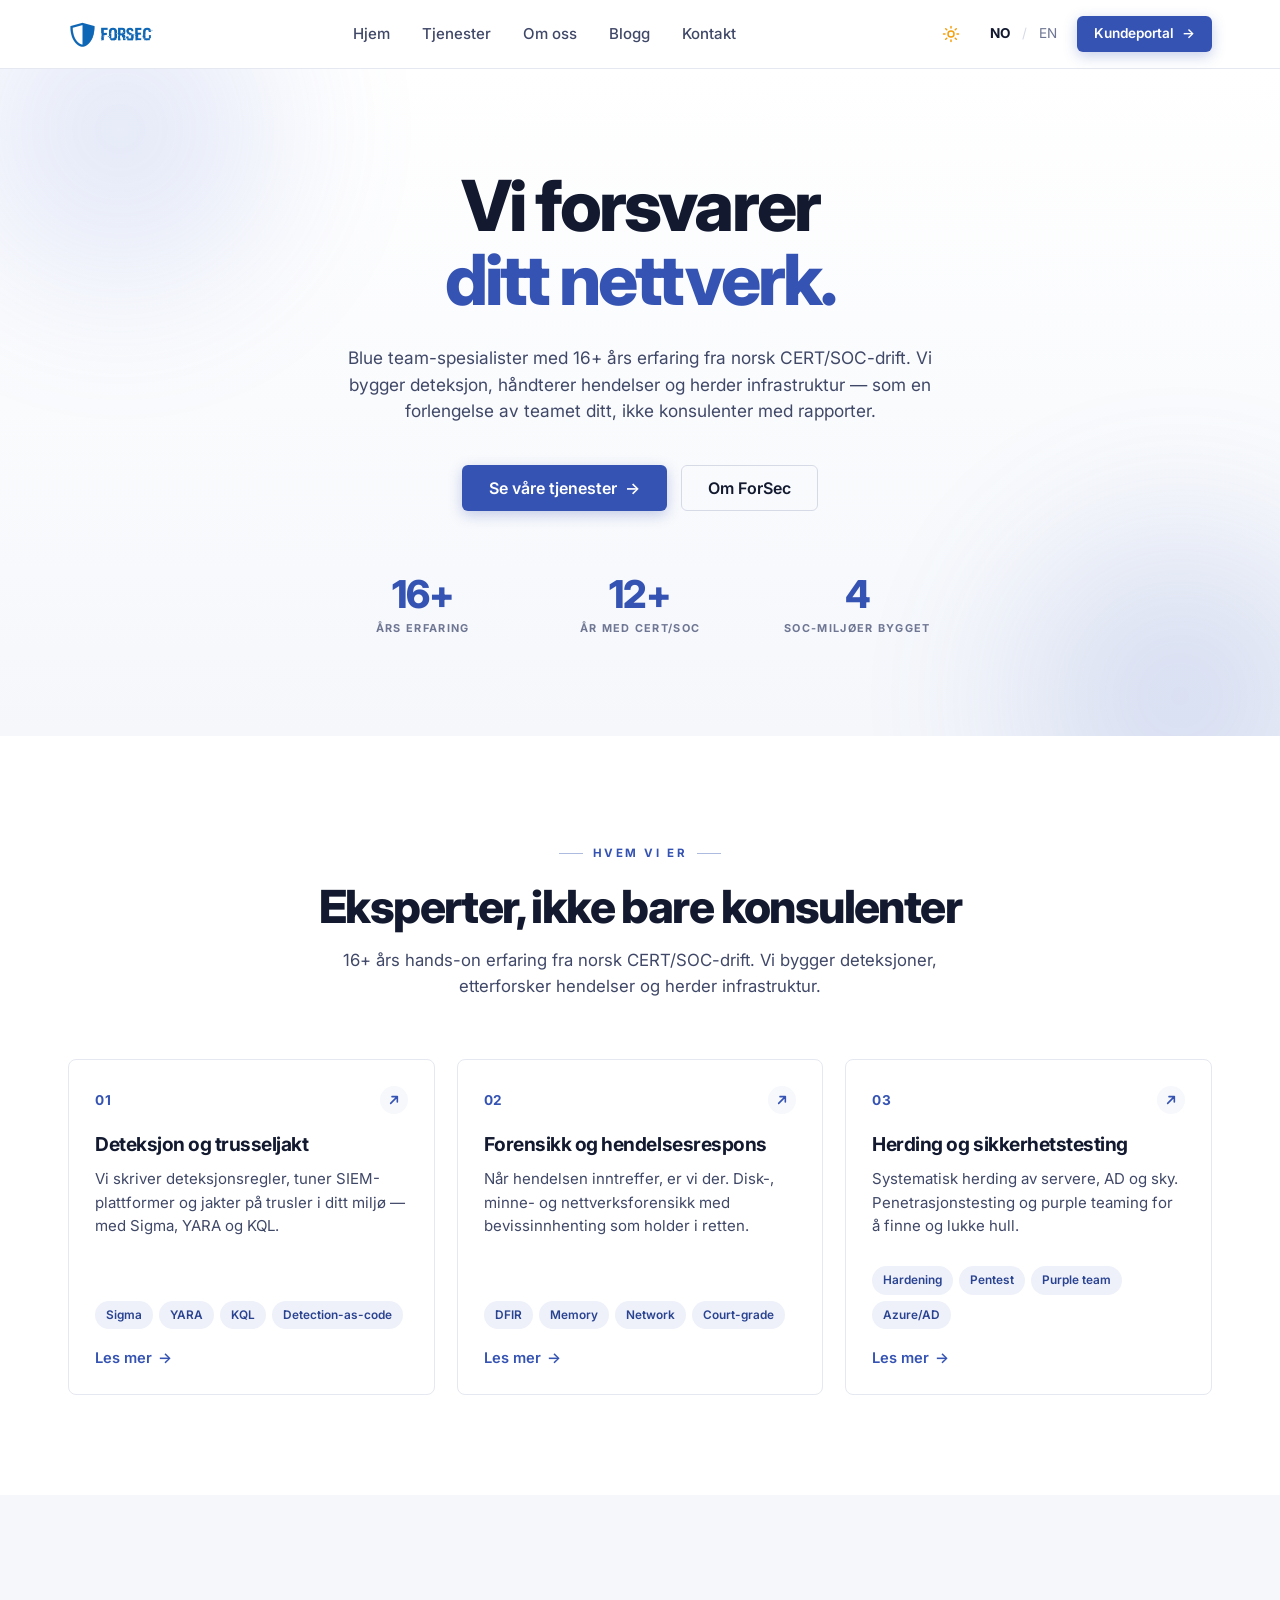
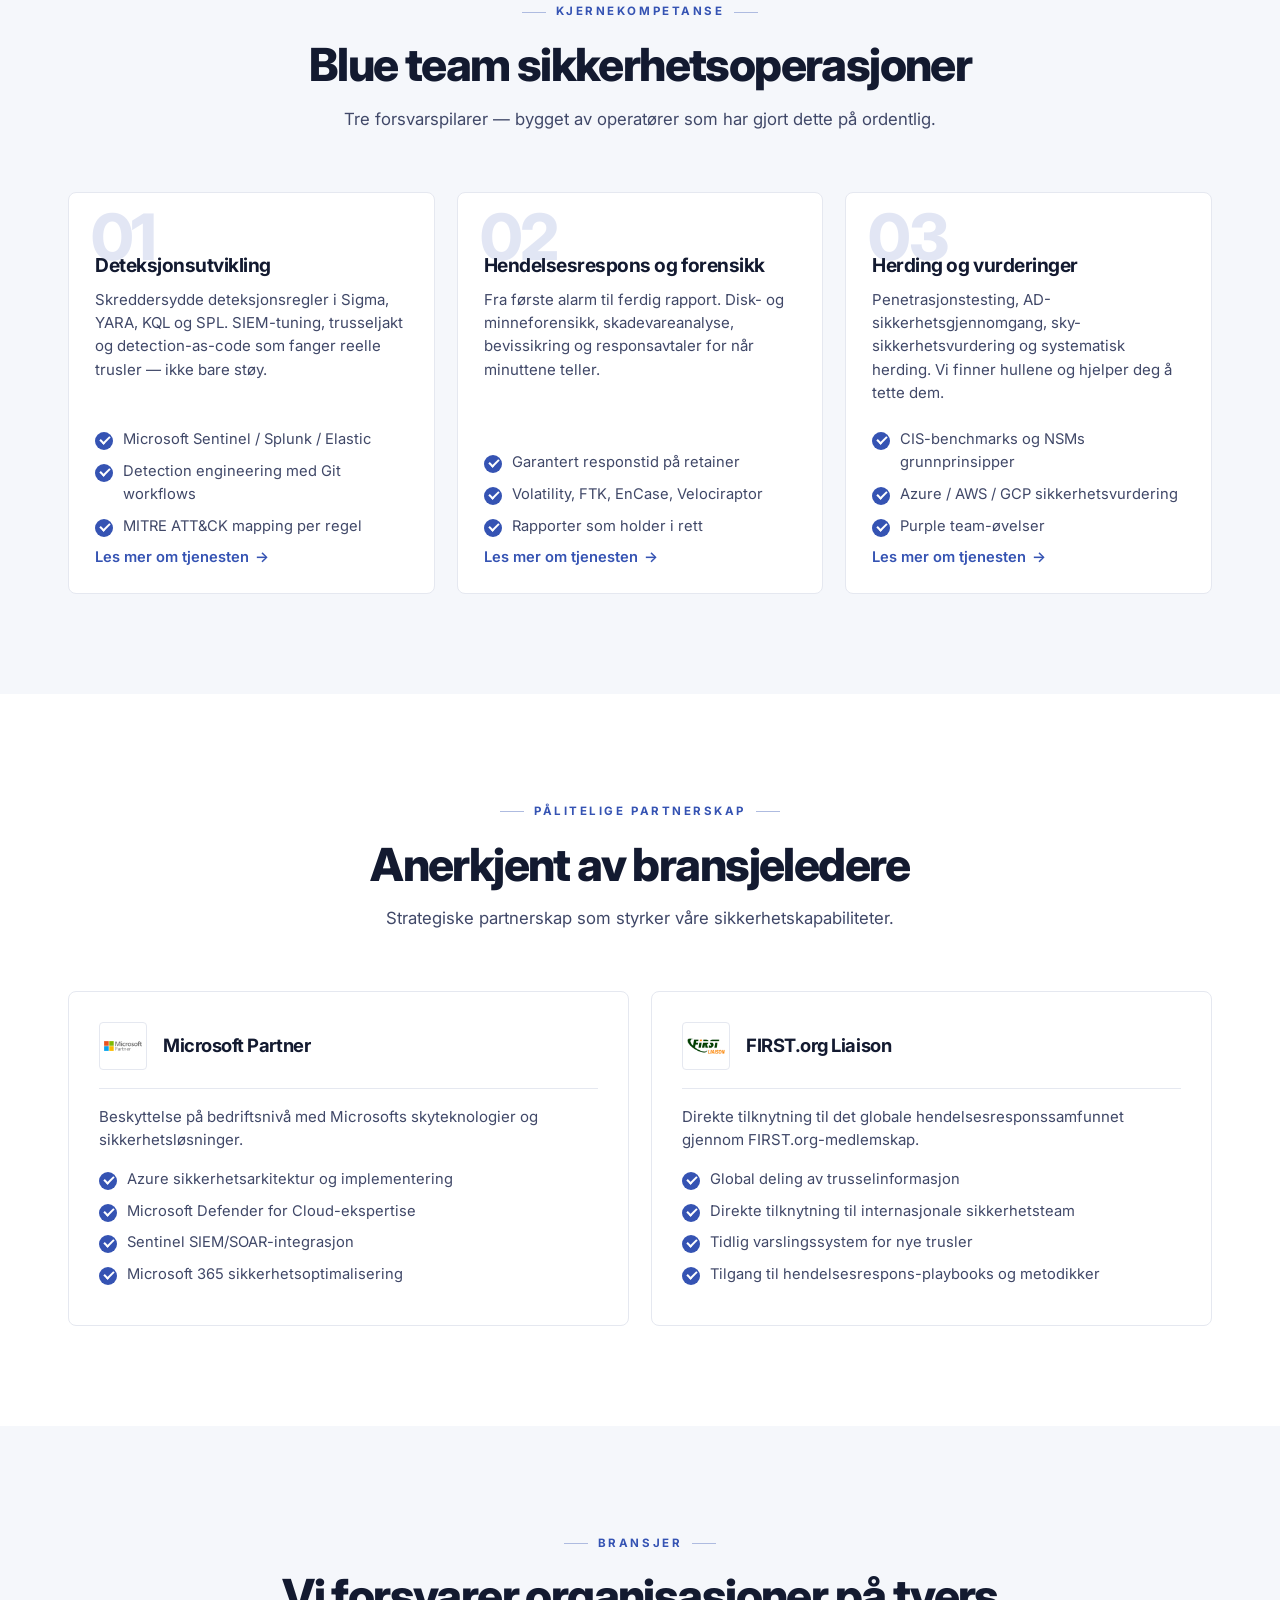
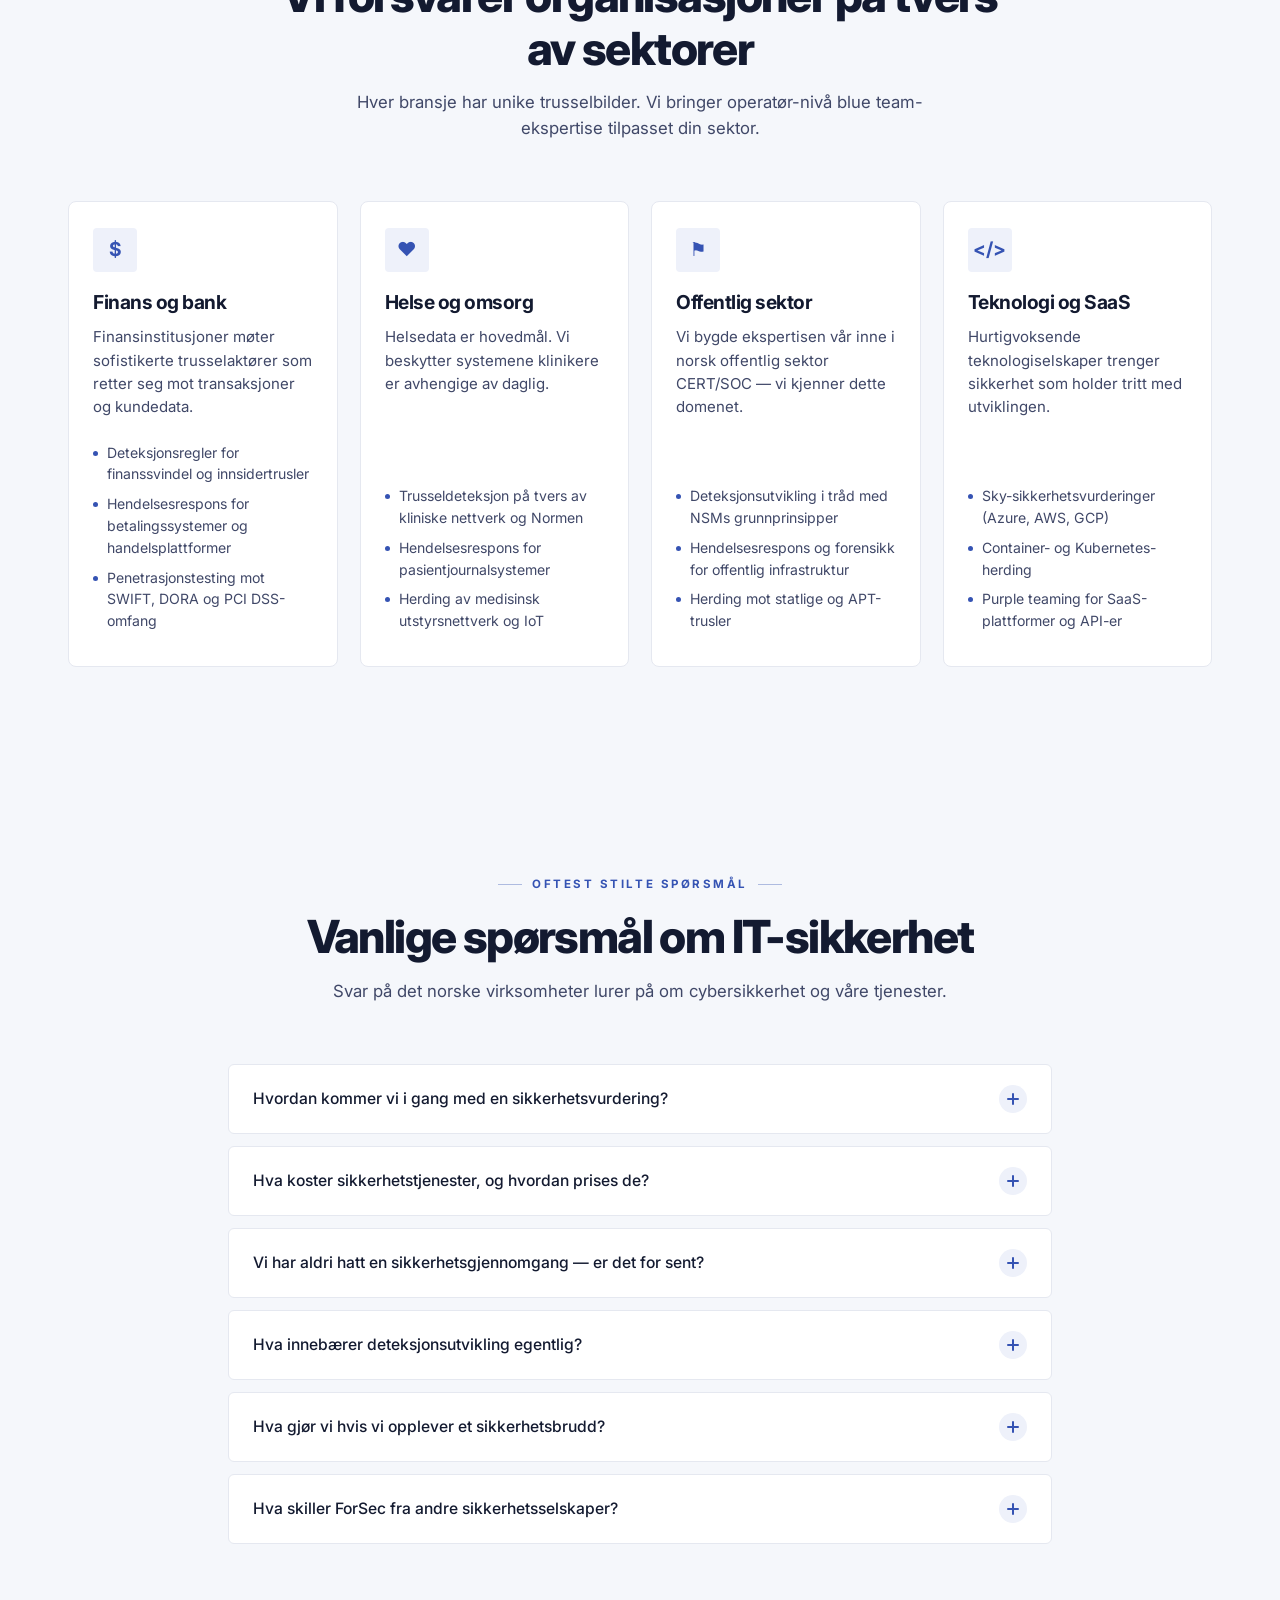
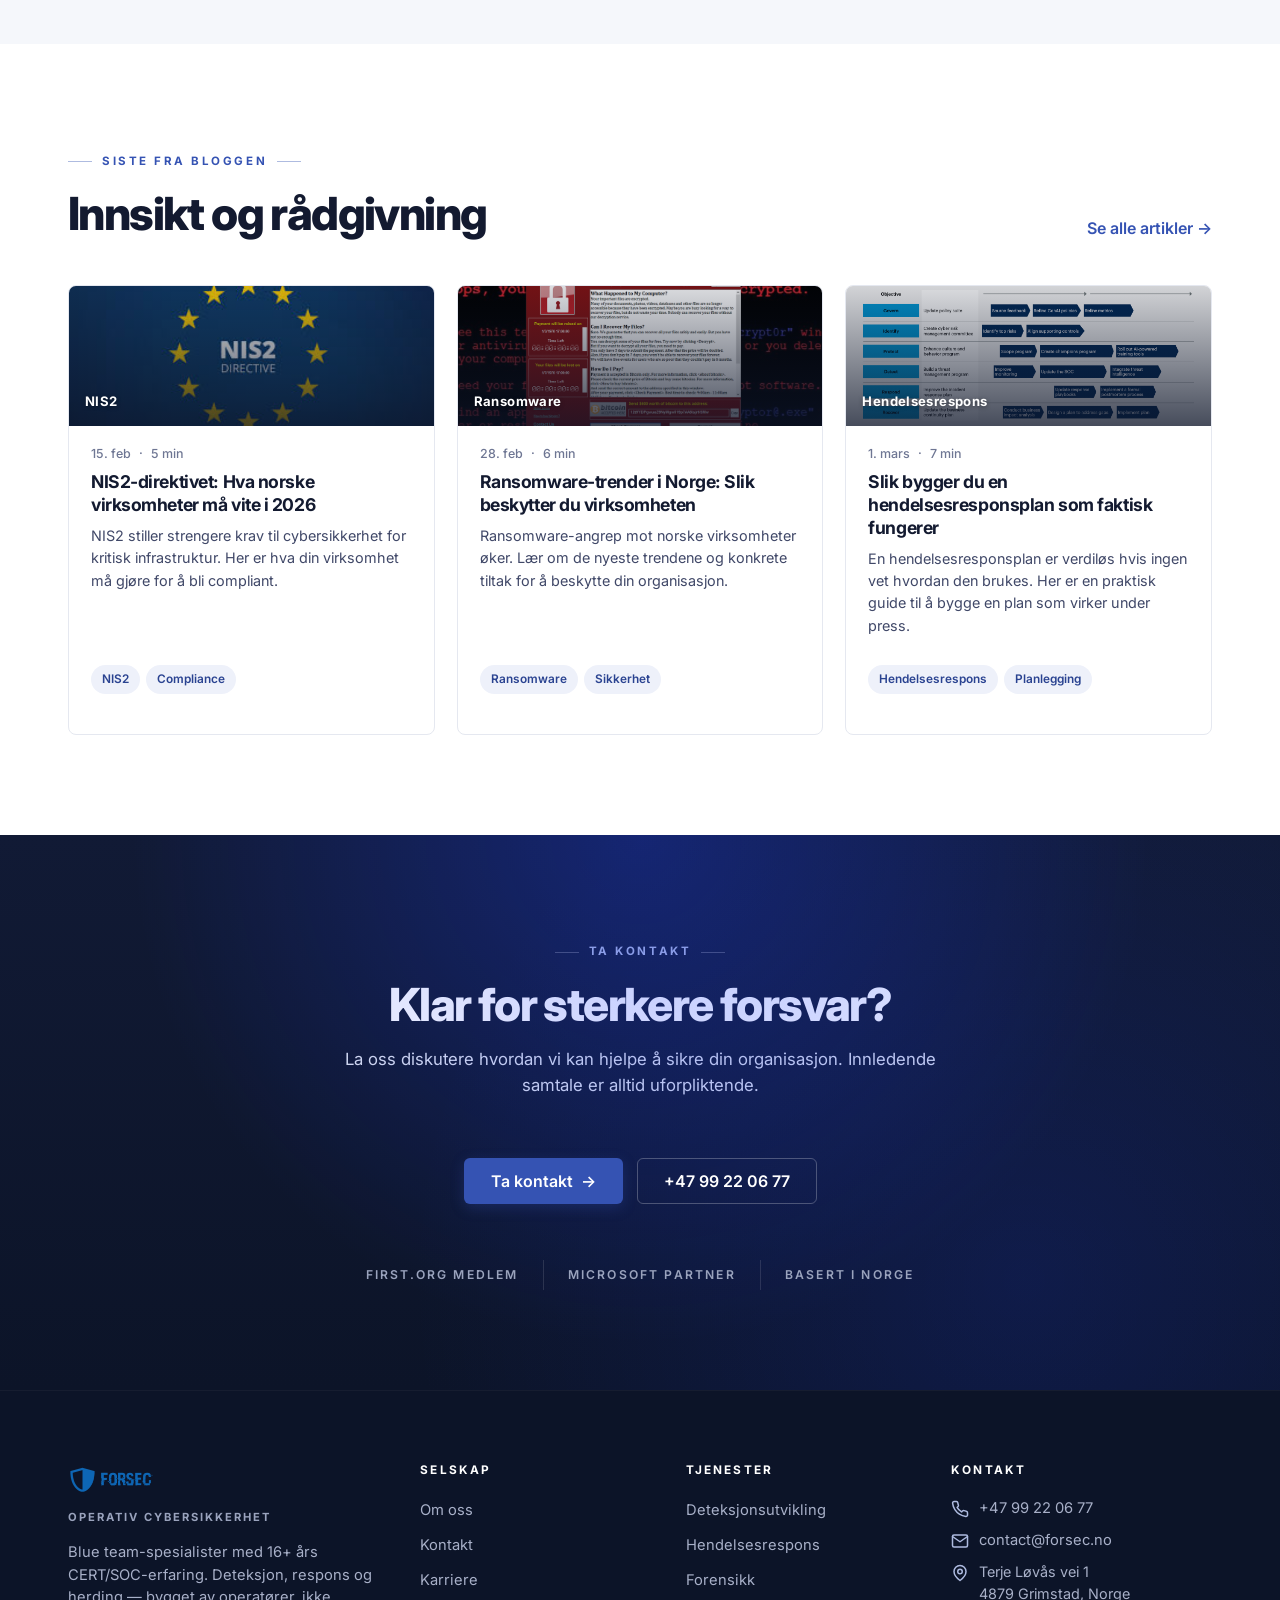
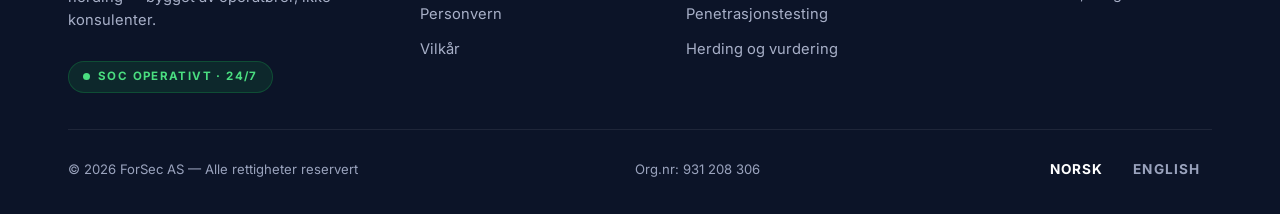
==== commit c69bad02: "Add files via upload" ====
--- a/index.html
+++ b/index.html
@@ -355,7 +355,7 @@
         <a class="brand" href="index.html"><img class="brand-logo" src="forsec-logo.png" alt="ForSec" width="120" height="32" /></a>
         <span class="footer-tag" data-i18n="footer.tag">Operativ cybersikkerhet</span>
         <p data-i18n="footer.body">Blue team-spesialister med 16+ års CERT/SOC-erfaring. Deteksjon, respons og herding — bygget av operatører, ikke konsulenter.</p>
-        <div class="status-pill"><span class="dot"></span><span data-i18n="footer.status">SOC operativt · 24/7</span></div>
+        <div class="status-pill"><span class="dot" aria-hidden="true"></span><span data-i18n="footer.status">SOC operativt · 24/7</span></div>
       </div>
       <div class="footer-col">
         <h4 data-i18n="footer.h1">Selskap</h4>
--- a/styles.css
+++ b/styles.css
@@ -23,7 +23,7 @@
   --text-faint:     #9aa1b8;
   --text-on-dark:   #dee3f0;
   --text-on-dark-2: #a8b0c8;
-  --text-on-dark-3: #7a829a;
+  --text-on-dark-3: #9aa3bd;
 
   --border:         #e5e8f0;
   --border-strong:  #d6dae6;
@@ -139,12 +139,12 @@
   content: ''; position: absolute;
   left: 14px; right: 14px; bottom: 4px;
   height: 2px; background: var(--primary);
-  transform: scaleX(0); transform-origin: left;
-  transition: transform .25s var(--ease);
+  transform: scaleX(0); transform-origin: center;
+  transition: transform .28s var(--ease);
   border-radius: 2px;
 }
 .nav-link:hover { color: var(--primary); }
-.nav-link:hover::after { transform: scaleX(.6); }
+.nav-link:hover::after { transform: scaleX(1); }
 .nav-link.active { color: var(--primary); font-weight: 600; }
 .nav-link.active::after { transform: scaleX(1); }
 
@@ -192,13 +192,20 @@
   color: #fff;
   box-shadow: var(--shadow-blue);
 }
-.btn-primary:hover { background: var(--primary-dark); transform: translateY(-1px); box-shadow: 0 10px 26px rgba(30,64,255,.45); }
-.btn-primary:active { transform: translateY(0); }
+.btn-primary::before {
+  content: ''; position: absolute; inset: 0; z-index: -1;
+  background: var(--primary-dark);
+  transform: translateY(100%);
+  transition: transform .35s var(--ease);
+}
+.btn-primary:hover::before { transform: translateY(0); }
+.btn-primary:hover { box-shadow: 0 8px 22px rgba(53,83,179,.42); }
+.btn-primary:active { transform: scale(.98); }
 .btn-ghost {
-  background: #fff; color: var(--text);
+  background: transparent; color: var(--text);
   border: 1px solid var(--border-strong);
 }
-.btn-ghost:hover { background: var(--primary-softer); border-color: var(--primary); color: var(--primary); transform: translateY(-1px); }
+.btn-ghost:hover { background: var(--primary-softer); border-color: var(--primary); color: var(--primary); }
 [data-theme="dark"] .btn-ghost { background: var(--bg-elevated); color: var(--text); }
 .btn-outline-light { background: transparent; color: #fff; border-color: rgba(255,255,255,.25); }
 .btn-outline-light:hover { background: rgba(255,255,255,.10); border-color: rgba(255,255,255,.45); transform: translateY(-1px); }
@@ -239,6 +246,21 @@
 .hero-stats span { font-size: .68rem; font-weight: 700; letter-spacing: .12em; color: var(--text-muted); text-transform: uppercase; }
 
 @keyframes rise { from { opacity: 0; transform: translateY(14px); } to { opacity: 1; transform: none; } }
+
+/* Hero rotator: 3-phase slide-up + new-from-below (matches main site) */
+.rotator {
+  display: inline-block;
+  white-space: nowrap;
+  opacity: 1;
+  transform: translateY(0);
+  transition: opacity .42s ease, transform .55s var(--ease);
+  will-change: transform, opacity;
+  color: var(--primary);
+}
+.rotator.is-out  { opacity: 0; transform: translateY(-34px); }
+.rotator.is-prep { opacity: 0; transform: translateY(34px); transition: none; }
+@media (prefers-reduced-motion: reduce) { .rotator { transition: none; } }
+
 @keyframes pulse {
   0% { box-shadow: 0 0 0 0 rgba(22,163,74,.5); }
   70% { box-shadow: 0 0 0 8px rgba(22,163,74,0); }
@@ -271,7 +293,7 @@
 @media (max-width: 980px) { .grid-3, .grid-4 { grid-template-columns: repeat(2, 1fr); } }
 @media (max-width: 640px) { .grid-2, .grid-3, .grid-4 { grid-template-columns: 1fr; } }
 
-/* ---------- Card ---------- */
+/* ---------- Card (subtle: border + shadow) ---------- */
 .card {
   position: relative;
   background: var(--bg-elevated);
@@ -279,10 +301,9 @@
   border-radius: var(--r-lg);
   padding: 26px 26px 24px;
   display: flex; flex-direction: column;
-  transition: transform var(--t-med), box-shadow var(--t-med), border-color var(--t-med);
-  will-change: transform;
-}
-.card:hover { transform: translateY(-4px); border-color: var(--primary-mid); box-shadow: var(--shadow-md); }
+  transition: border-color .25s var(--ease), box-shadow .25s var(--ease);
+}
+.card:hover { border-color: var(--primary-mid); box-shadow: var(--shadow); }
 
 .card-head { display: flex; justify-content: space-between; align-items: center; margin-bottom: 18px; }
 .card-num { font-size: .85rem; font-weight: 700; color: var(--primary); letter-spacing: .04em; }
@@ -361,9 +382,9 @@
   border: 1px solid var(--border);
   border-radius: var(--r-lg);
   padding: 30px;
-  transition: transform var(--t-med), border-color var(--t-med), box-shadow var(--t-med);
-}
-.partner-card:hover { transform: translateY(-3px); border-color: var(--primary-mid); box-shadow: var(--shadow-md); }
+  transition: border-color .25s var(--ease), box-shadow .25s var(--ease);
+}
+.partner-card:hover { border-color: var(--primary-mid); box-shadow: var(--shadow); }
 .partner-head { display: flex; align-items: center; gap: 16px; margin-bottom: 8px; padding-bottom: 18px; border-bottom: 1px solid var(--border); }
 .partner-logo {
   width: 48px; height: 48px; flex-shrink: 0;
@@ -444,26 +465,27 @@
   border: 1px solid var(--border);
   border-radius: var(--r-lg);
   overflow: hidden;
-  transition: transform var(--t-med), border-color var(--t-med), box-shadow var(--t-med);
-}
-.blog-card:hover { transform: translateY(-4px); border-color: var(--primary-mid); box-shadow: var(--shadow-md); }
+  transition: border-color .25s var(--ease), box-shadow .25s var(--ease);
+}
+.blog-card:hover { border-color: var(--primary-mid); box-shadow: var(--shadow); }
 .blog-cover {
   height: 140px;
   position: relative;
   background-size: cover; background-position: center;
   overflow: hidden;
 }
-.blog-cover.cover-nis2 { background: linear-gradient(135deg, #1432cc 0%, #1e40ff 100%); }
-.blog-cover.cover-ransom { background: linear-gradient(135deg, #7c1d1d 0%, #dc2626 100%); }
-.blog-cover.cover-incident { background: linear-gradient(135deg, #1e3a8a 0%, #2563eb 100%); }
+.blog-cover.cover-nis2     { background-image: url('nis2.jpeg'); }
+.blog-cover.cover-ransom   { background-image: url('ransomware.png'); }
+.blog-cover.cover-incident { background-image: url('cybersecuritys-roadmap-hero.png'); }
 .blog-cover::after {
   content: ''; position: absolute; inset: 0;
-  background-image: radial-gradient(circle at 30% 0%, rgba(255,255,255,.2), transparent 60%);
+  background: linear-gradient(180deg, rgba(12,20,40,.15) 0%, rgba(12,20,40,.75) 100%);
 }
 .blog-cover .tag {
   position: absolute; left: 16px; bottom: 14px;
   color: #fff; font-weight: 700; font-size: .82rem; letter-spacing: .03em;
   z-index: 1;
+  text-shadow: 0 1px 4px rgba(0,0,0,.4);
 }
 .blog-body { padding: 18px 22px 22px; display: flex; flex-direction: column; flex: 1; }
 .blog-meta { display: flex; gap: 8px; color: var(--text-muted); font-size: .78rem; margin-bottom: 8px; font-weight: 500; }
@@ -621,15 +643,15 @@
 .prose { max-width: 720px; margin: 0 auto; }
 .prose p { font-size: 1.05rem; line-height: 1.7; color: var(--text-2); }
 .om-stats { display: grid; grid-template-columns: repeat(3, 1fr); gap: 16px; margin: 48px auto 0; max-width: 720px; }
-.stat-pill { padding: 24px 18px; background: var(--bg-elevated); border: 1px solid var(--border); border-radius: var(--r-lg); text-align: center; transition: transform var(--t-med), border-color var(--t-med), box-shadow var(--t-med); }
-.stat-pill:hover { transform: translateY(-3px); border-color: var(--primary); box-shadow: var(--shadow); }
+.stat-pill { padding: 24px 18px; background: var(--bg-elevated); border: 1px solid var(--border); border-radius: var(--r-lg); text-align: center; transition: border-color .25s var(--ease), box-shadow .25s var(--ease); }
+.stat-pill:hover { border-color: var(--primary-mid); box-shadow: var(--shadow); }
 .stat-pill strong { display: block; font-size: 2rem; font-weight: 800; color: var(--primary); margin-bottom: 4px; }
 .stat-pill span { font-size: .7rem; letter-spacing: .12em; color: var(--text-muted); font-weight: 700; text-transform: uppercase; }
 @media (max-width: 560px) { .om-stats { grid-template-columns: 1fr; } }
 
 .team-grid { display: grid; grid-template-columns: repeat(auto-fit, minmax(260px, 360px)); gap: 22px; justify-content: center; }
-.team-card { background: var(--bg-elevated); border: 1px solid var(--border); border-radius: var(--r-lg); padding: 28px 24px; text-align: center; transition: transform var(--t-med), border-color var(--t-med), box-shadow var(--t-med); }
-.team-card:hover { transform: translateY(-4px); border-color: var(--primary-mid); box-shadow: var(--shadow-md); }
+.team-card { background: var(--bg-elevated); border: 1px solid var(--border); border-radius: var(--r-lg); padding: 28px 24px; text-align: center; transition: border-color .25s var(--ease), box-shadow .25s var(--ease); }
+.team-card:hover { border-color: var(--primary-mid); box-shadow: var(--shadow); }
 .team-photo { width: 120px; height: 120px; border-radius: 50%; margin: 0 auto 16px; overflow: hidden; background: var(--bg-tint); box-shadow: 0 0 0 4px var(--bg-elevated), 0 0 0 5px var(--primary); transition: box-shadow var(--t-med); }
 .team-card:hover .team-photo { box-shadow: 0 0 0 4px var(--bg-elevated), 0 0 0 5px var(--primary-dark), 0 10px 28px rgba(30,64,255,.3); }
 .team-photo img { width: 100%; height: 100%; object-fit: cover; }
@@ -654,9 +676,9 @@
 .info-list a:hover { color: var(--primary); }
 
 .contact-cards { display: flex; flex-direction: column; gap: 16px; }
-.contact-card { background: var(--bg-elevated); border: 1px solid var(--border); border-radius: var(--r-lg); padding: 26px 28px; transition: transform var(--t-med), border-color var(--t-med), box-shadow var(--t-med); }
+.contact-card { background: var(--bg-elevated); border: 1px solid var(--border); border-radius: var(--r-lg); padding: 26px 28px; transition: border-color .35s var(--ease), box-shadow .35s var(--ease), background .35s var(--ease); }
 .contact-card.link-card { display: block; cursor: pointer; }
-.contact-card.link-card:hover { transform: translateY(-3px); border-color: var(--primary-mid); box-shadow: var(--shadow); }
+.contact-card.link-card:hover { border-color: var(--primary-mid); box-shadow: var(--shadow); background: var(--primary-softer); }
 .cc-icon { width: 40px; height: 40px; border-radius: var(--r-sm); background: var(--primary-soft); color: var(--primary); display: grid; place-items: center; margin-bottom: 14px; transition: transform var(--t-med), background var(--t-med), color var(--t-med); }
 .cc-icon svg { width: 20px; height: 20px; }
 .contact-card.link-card:hover .cc-icon { transform: scale(1.08) rotate(-4deg); background: var(--primary); color: #fff; }
@@ -701,8 +723,8 @@
 .blog-filter:not(.is-collapsed) .filter-more .more-count { display: none; }
 
 .blog-list { display: grid; gap: 18px; }
-.post-card { background: var(--bg-elevated); border: 1px solid var(--border); border-radius: var(--r-lg); padding: 22px 26px; transition: transform var(--t-med), border-color var(--t-med), box-shadow var(--t-med); }
-.post-card:hover { transform: translateY(-3px); border-color: var(--primary-mid); box-shadow: var(--shadow); }
+.post-card { background: var(--bg-elevated); border: 1px solid var(--border); border-radius: var(--r-lg); padding: 22px 26px; transition: border-color .25s var(--ease), box-shadow .25s var(--ease); }
+.post-card:hover { border-color: var(--primary-mid); box-shadow: var(--shadow); }
 .post-card.is-hidden { display: none; }
 .post-meta { display: flex; gap: 8px; color: var(--text-muted); font-size: .82rem; margin-bottom: 8px; font-weight: 500; }
 .post-card h2 { font-size: 1.25rem; margin-bottom: 8px; line-height: 1.3; font-weight: 700; }
